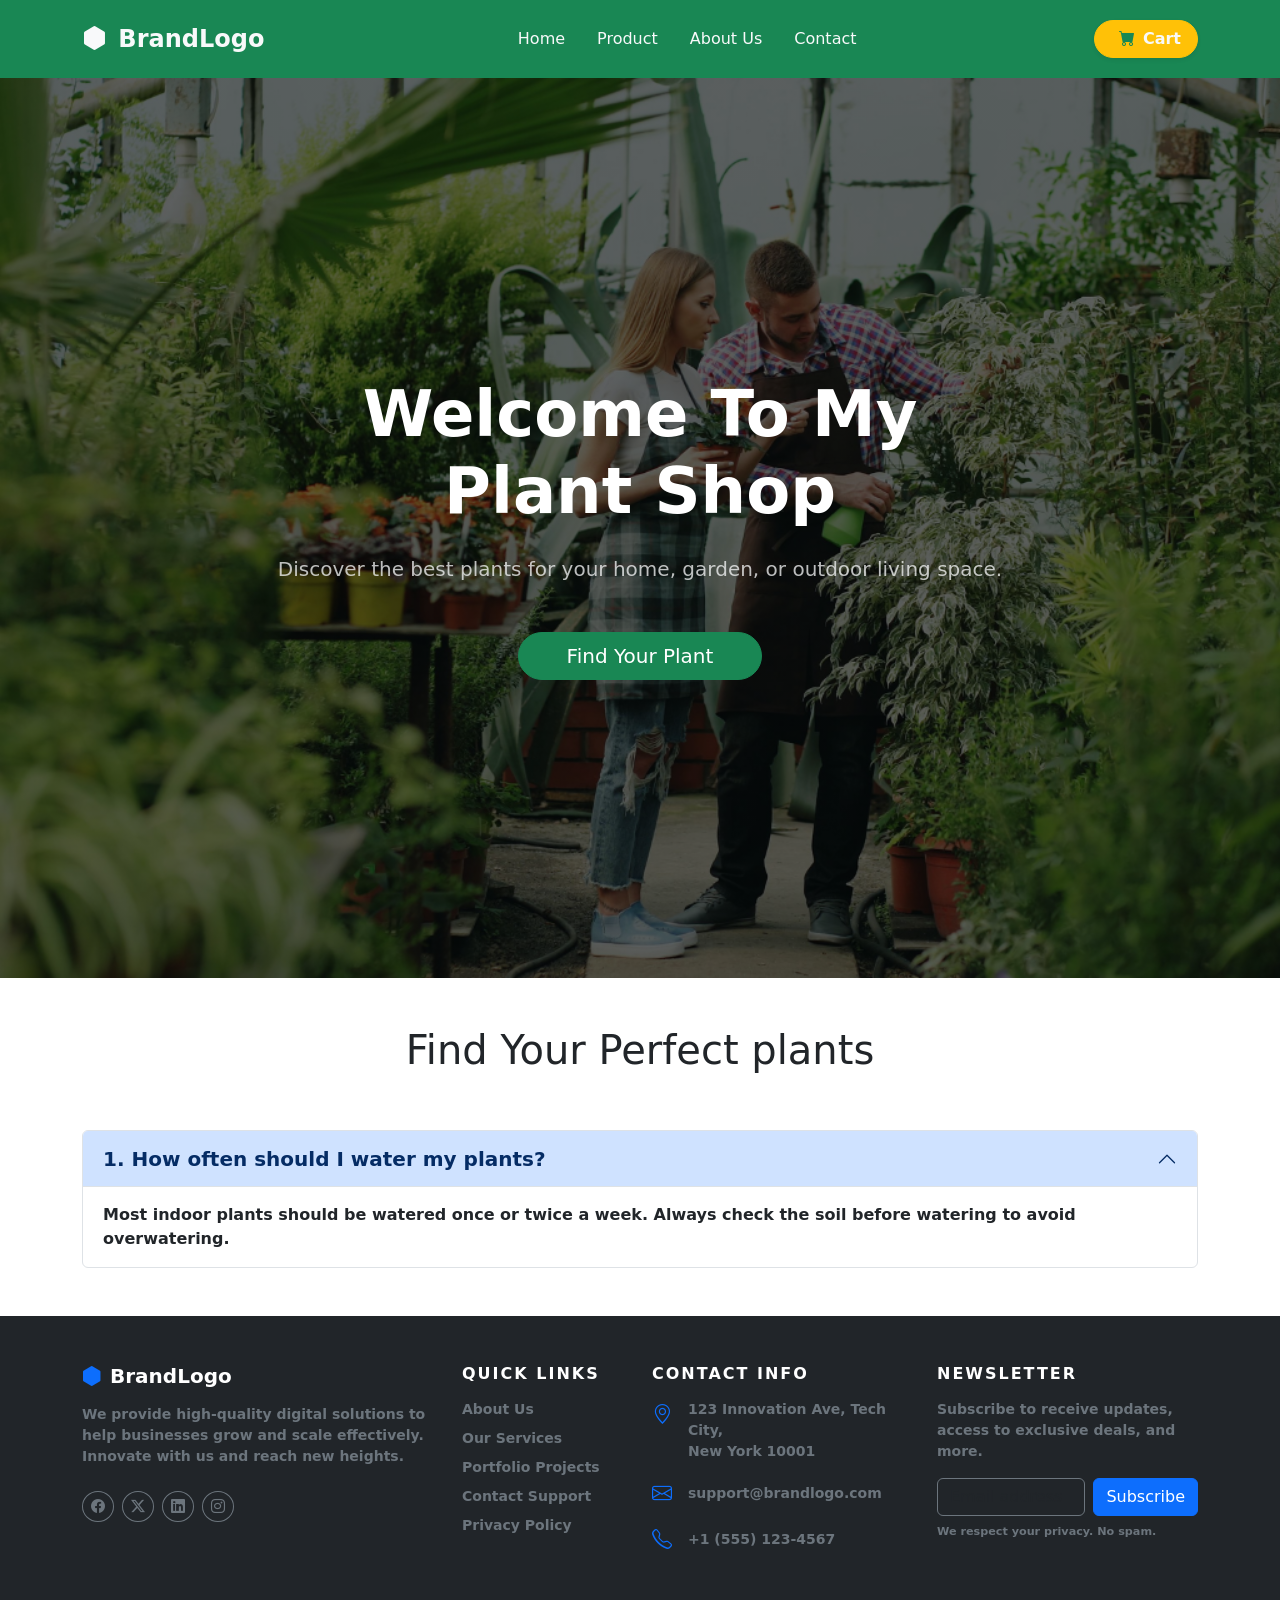
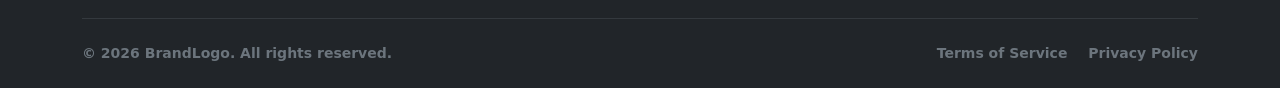
==== index.html @ 35bb7156 "plant store project setup" ====
<!doctype html>
<html lang="en">
  <head>
    <meta charset="UTF-8" />
    <meta name="viewport" content="width=device-width, initial-scale=1.0" />
    <!-- css link -->
    <link rel="stylesheet" href="./css/style.css" />
    <!-- CDN link -->
    <link
      rel="stylesheet"
      href="	https://cdn.jsdelivr.net/npm/bootstrap@5.3.8/dist/css/bootstrap.min.css"
    />
    <!-- Icon cdn -->
    <link
      rel="stylesheet"
      href="https://cdn.jsdelivr.net/npm/bootstrap-icons@1.11.3/font/bootstrap-icons.min.css"
    />
    <title>Document</title>
  </head>
  <body>
    <!-- Navbar -->
    <!-- Custom Navigation Bar -->
    <nav class="navbar navbar-expand-lg bg-success shadow-sm py-3">
      <div class="container">
        <!-- Brand Logo -->
        <a class="navbar-brand fw-bold text-light fs-4" href="./index.html">
          <i class="bi bi-hexagon-fill me-1"></i> BrandLogo
        </a>

        <!-- Mobile Toggle -->
        <button
          class="navbar-toggler border-0 shadow-none"
          type="button"
          data-bs-toggle="collapse"
          data-bs-target="#mainNavbar"
          aria-controls="mainNavbar"
          aria-expanded="false"
          aria-label="Toggle navigation"
        >
          <span class="navbar-toggler-icon"></span>
        </button>

        <!-- Nav Links -->
        <div class="collapse navbar-collapse" id="mainNavbar">
          <ul class="navbar-nav mx-auto mb-2 mb-lg-0 fw-medium gap-lg-3">
            <li class="nav-item">
              <a class="nav-link active text-light" aria-current="page" href="./index.html">
                Home
              </a>
            </li>
            <li class="nav-item">
              <a class="nav-link text-light" href="./products.html">Product</a>
            </li>
            <li class="nav-item">
              <a class="nav-link text-light" href="./abouts.html">About Us</a>
            </li>

            <li class="nav-item">
              <a class="nav-link text-light" href="./contact.html">Contact</a>
            </li>
          </ul>

          <!-- CTA Button -->
          <div class="d-flex mt-3 mt-lg-0">
            <a
              href="#"
              class="btn btn-warning px-3 rounded-pill fw-medium shadow-sm w-100 text-light fw-bold"
              ><i class="bi bi-cart-fill px-2 text-success"></i>Cart</a
            >
          </div>
        </div>
      </div>
    </nav>
    <!-- Navbar -->

    <!-- Hero Section -->
    <section>
      <!-- Custom Full-Width Hero Slider -->
      <div id="heroCarousel" class="carousel slide carousel-fade vh-100" data-bs-ride="carousel">
        <div class="h-100">
          <div
            class="h-100 bg-dark"
            style="
              background:
                linear-gradient(rgba(0, 0, 0, 0.6), rgba(0, 0, 0, 0.6)),
                url('./assest/hero\ banner.png') center/cover;
            "
          >
            <div
              class="container h-100 d-flex align-items-center justify-content-center text-center"
            >
              <div class="col-lg-8 text-white">
                <h1 class="display-3 fw-bold mb-4">Welcome To My Plant Shop</h1>
                <p class="lead mb-5 text-light opacity-75">
                  Discover the best plants for your home, garden, or outdoor living space.
                </p>
                <a href="#" class="btn btn-success btn-lg px-5 rounded-pill fw-medium"
                  >Find Your Plant</a
                >
              </div>
            </div>
          </div>
        </div>
      </div>
    </section>
    <!-- Hero Section -->

    <!-- Perfect Plant -->
    <section class="container mt-5">
      <div class="d-flex justify-content-center">
        <h1>Find Your Perfect plants</h1>
      </div>
      <div class="accordion mt-5" id="accordionExample">
        <div class="accordion-item">
          <h2 class="accordion-header">
            <button
              class="accordion-button fs-5 fw-semibold"
              type="button"
              data-bs-toggle="collapse"
              data-bs-target="#collapseOne"
              aria-expanded="true"
              aria-controls="collapseOne"
            >
           1. How often should I water my plants?
            </button>
          </h2>
          <div
            id="collapseOne"
            class="accordion-collapse collapse show"
            data-bs-parent="#accordionExample"
          >
            <div class="accordion-body">
              <strong>Most indoor plants should be watered once or twice a week. Always check the soil before watering to avoid overwatering.
        </div>
            </div>
          </div>
        </div>
      </div>
    </section>
    <!-- Perfect Plant -->

    <!-- Footer -->
    <footer class="bg-dark text-light pt-5 pb-4 mt-5">
      <div class="container">
        <div class="row gy-5">
          <!-- Column 1: Brand & About -->
          <div class="col-lg-4 col-md-6">
            <h5 class="fw-bold text-white mb-3">
              <i class="bi bi-hexagon-fill text-primary me-2"></i>BrandLogo
            </h5>
            <p class="text-secondary small mb-4">
              We provide high-quality digital solutions to help businesses grow and scale
              effectively. Innovate with us and reach new heights.
            </p>
            <div class="d-flex gap-2">
              <a href="#" class="btn btn-sm btn-outline-secondary rounded-circle"
                ><i class="bi bi-facebook"></i
              ></a>
              <a href="#" class="btn btn-sm btn-outline-secondary rounded-circle"
                ><i class="bi bi-twitter-x"></i
              ></a>
              <a href="#" class="btn btn-sm btn-outline-secondary rounded-circle"
                ><i class="bi bi-linkedin"></i
              ></a>
              <a href="#" class="btn btn-sm btn-outline-secondary rounded-circle"
                ><i class="bi bi-instagram"></i
              ></a>
            </div>
          </div>

          <!-- Column 2: Quick Links -->
          <div class="col-lg-2 col-md-6">
            <h6 class="text-white mb-3 text-uppercase fw-bold tracking-wide">Quick Links</h6>
            <ul class="list-unstyled small text-secondary d-flex flex-column gap-2">
              <li>
                <a href="#" class="text-secondary text-decoration-none hover-white transition-all"
                  >About Us</a
                >
              </li>
              <li>
                <a href="#" class="text-secondary text-decoration-none hover-white transition-all"
                  >Our Services</a
                >
              </li>
              <li>
                <a href="#" class="text-secondary text-decoration-none hover-white transition-all"
                  >Portfolio Projects</a
                >
              </li>
              <li>
                <a href="#" class="text-secondary text-decoration-none hover-white transition-all"
                  >Contact Support</a
                >
              </li>
              <li>
                <a href="#" class="text-secondary text-decoration-none hover-white transition-all"
                  >Privacy Policy</a
                >
              </li>
            </ul>
          </div>

          <!-- Column 3: Contact Info -->
          <div class="col-lg-3 col-md-6">
            <h6 class="text-white mb-3 text-uppercase fw-bold tracking-wide">Contact Info</h6>
            <ul class="list-unstyled small text-secondary d-flex flex-column gap-3">
              <li class="d-flex gap-3 align-items-start">
                <i class="bi bi-geo-alt fs-5 text-primary"></i>
                <span>123 Innovation Ave, Tech City,<br />New York 10001</span>
              </li>
              <li class="d-flex gap-3 align-items-center">
                <i class="bi bi-envelope fs-5 text-primary"></i>
                <span>support@brandlogo.com</span>
              </li>
              <li class="d-flex gap-3 align-items-center">
                <i class="bi bi-telephone fs-5 text-primary"></i>
                <span>+1 (555) 123-4567</span>
              </li>
            </ul>
          </div>

          <!-- Column 4: Newsletter -->
          <div class="col-lg-3 col-md-6">
            <h6 class="text-white mb-3 text-uppercase fw-bold tracking-wide">Newsletter</h6>
            <p class="text-secondary small mb-3">
              Subscribe to receive updates, access to exclusive deals, and more.
            </p>
            <form class="d-flex gap-2">
              <input
                type="email"
                class="form-control bg-dark text-light border-secondary"
                placeholder="Email address"
                required
              />
              <button class="btn btn-primary" type="submit">Subscribe</button>
            </form>
            <div class="form-text text-secondary mt-2" style="font-size: 0.7rem">
              We respect your privacy. No spam.
            </div>
          </div>
        </div>

        <!-- Simple Footer Copyright -->
        <hr class="border-secondary mt-5 mb-4" />
        <div class="row align-items-center">
          <div class="col-md-6 text-center text-md-start small text-secondary mb-3 mb-md-0">
            &copy; 2026 BrandLogo. All rights reserved.
          </div>
          <div class="col-md-6 text-center text-md-end small">
            <a href="#" class="text-secondary text-decoration-none me-3 hover-white"
              >Terms of Service</a
            >
            <a href="#" class="text-secondary text-decoration-none hover-white">Privacy Policy</a>
          </div>
        </div>
      </div>
    </footer>
    <!-- Footer -->

    <!-- js CDN -->
    <script src="./js/script.js"></script>
    <script src="https://cdn.jsdelivr.net/npm/bootstrap@5.3.8/dist/js/bootstrap.bundle.min.js"></script>
  </body>
</html>
---- css/style.css ----
.hover-white:hover {
  color: #fff !important;
}
.tracking-wide {
  letter-spacing: 1px;
}

/* Hero css */
.tracking-wide { letter-spacing: 2px; }
.carousel-item { transition: transform 1.2s ease-in-out, opacity 1s ease-in-out; }
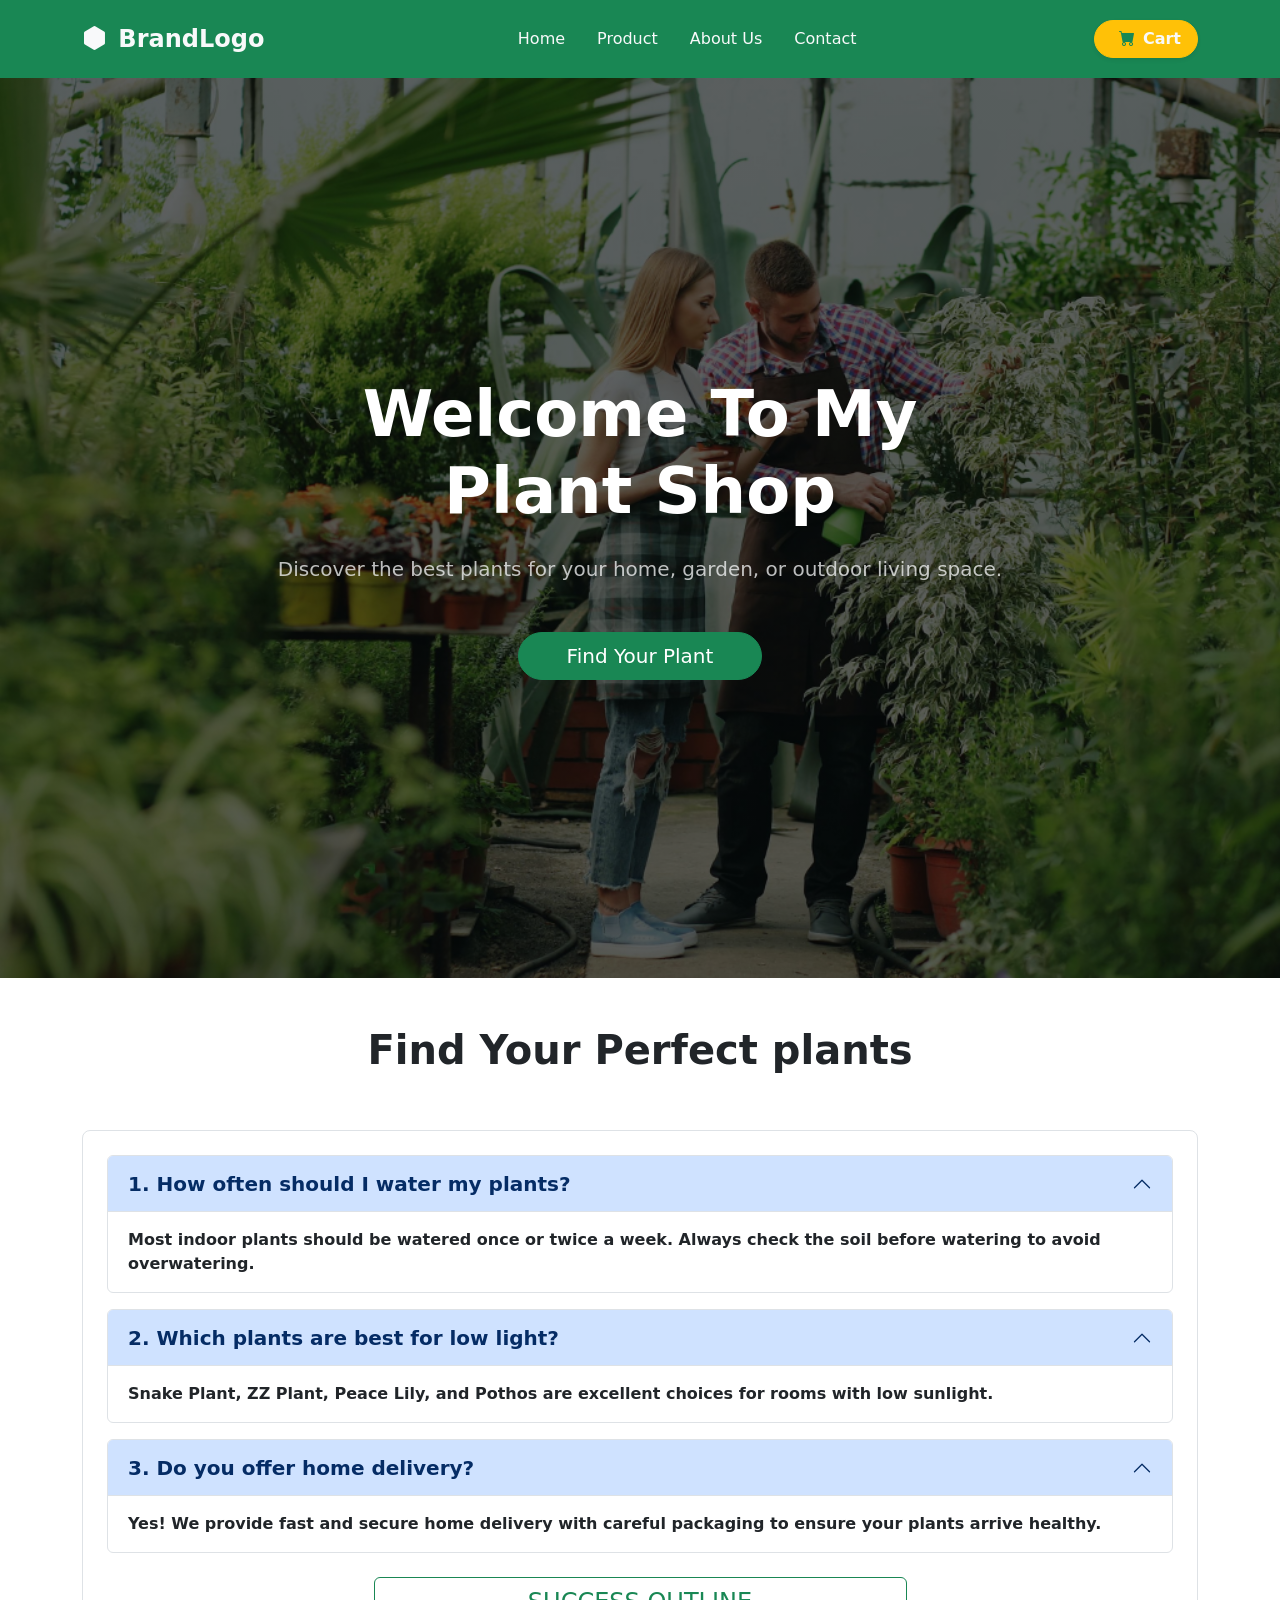
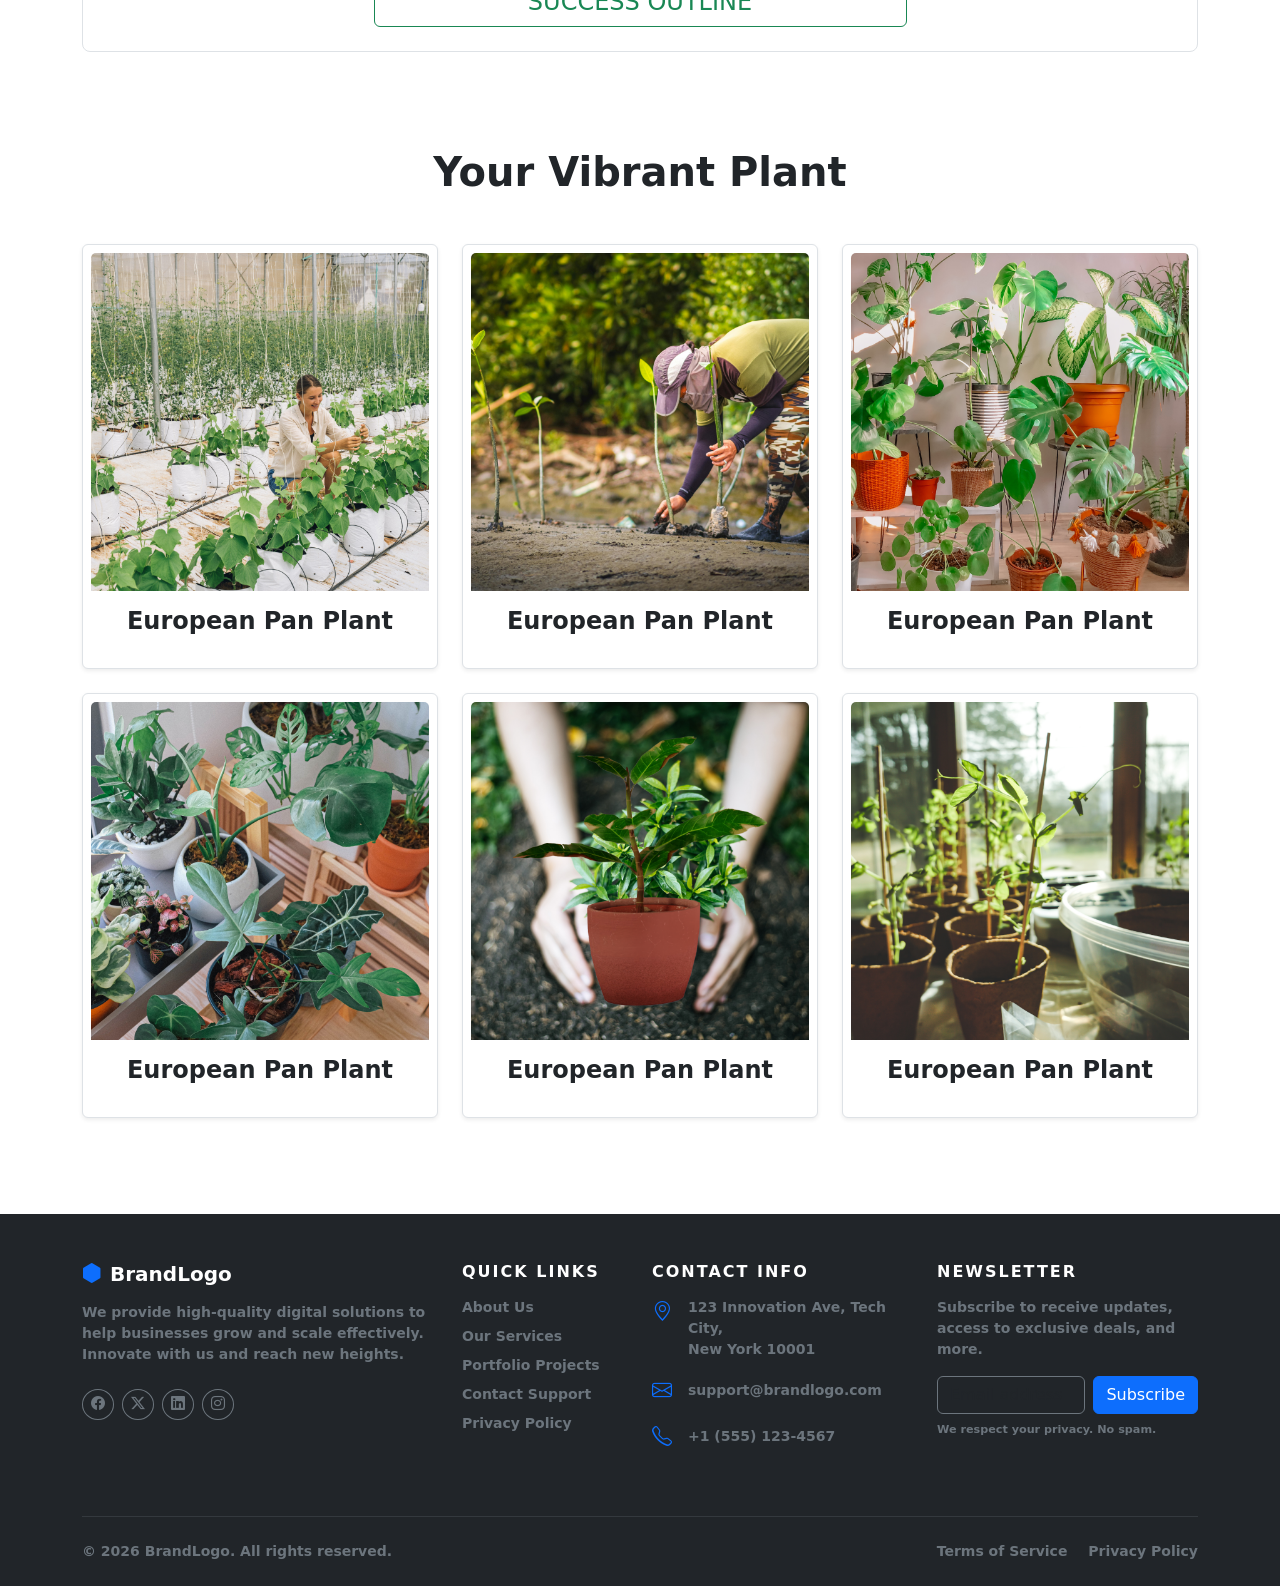
==== commit a2faa889: "plant card added" ====
--- a/index.html
+++ b/index.html
@@ -108,10 +108,11 @@
     <!-- Perfect Plant -->
     <section class="container mt-5">
       <div class="d-flex justify-content-center">
-        <h1>Find Your Perfect plants</h1>
-      </div>
-      <div class="accordion mt-5" id="accordionExample">
-        <div class="accordion-item">
+        <h1 class="fs-1 fw-bold">Find Your Perfect plants</h1>
+      </div>
+      <div class="accordion mt-5 border p-4 rounded-3" id="accordionExample">
+        <!-- accordion 1 -->
+        <div class="accordion-item mb-3">
           <h2 class="accordion-header">
             <button
               class="accordion-button fs-5 fw-semibold"
@@ -134,10 +135,162 @@
         </div>
             </div>
           </div>
+        <!-- accordion 2 -->
+        <div class="accordion-item mb-3">
+          <h2 class="accordion-header">
+            <button
+              class="accordion-button fs-5 fw-semibold"
+              type="button"
+              data-bs-toggle="collapse"
+              data-bs-target="#collapseOne"
+              aria-expanded="true"
+              aria-controls="collapseOne"
+            >
+           2. Which plants are best for low light?
+            </button>
+          </h2>
+          <div
+            id="collapseOne"
+            class="accordion-collapse collapse show"
+            data-bs-parent="#accordionExample"
+          >
+            <div class="accordion-body">
+              <strong>Snake Plant, ZZ Plant, Peace Lily, and Pothos are excellent choices for rooms with low sunlight.
+        </div>
+            </div>
+          </div>
+        <!-- accordion 3 -->
+        <div class="accordion-item">
+          <h2 class="accordion-header">
+            <button
+              class="accordion-button fs-5 fw-semibold"
+              type="button"
+              data-bs-toggle="collapse"
+              data-bs-target="#collapseOne"
+              aria-expanded="true"
+              aria-controls="collapseOne"
+            >
+           3.  Do you offer home delivery?
+            </button>
+          </h2>
+          <div
+            id="collapseOne"
+            class="accordion-collapse collapse show"
+            data-bs-parent="#accordionExample"
+          >
+            <div class="accordion-body">
+              <strong>Yes! We provide fast and secure home delivery with careful packaging to ensure your plants arrive healthy.
+        </div>
+            </div>
+          </div>
+          <div class="d-flex justify-content-center mt-4" >
+            <button class="btn btn-outline-success w-50 fs-4 fw-medium text-uppercase">Success Outline</button>
+          </div>
         </div>
       </div>
     </section>
     <!-- Perfect Plant -->
+
+<!-- Vibrant Plant  -->
+ <section class="container py-5 mt-5">
+<h1 class="fs-1 fw-bold text-capitalize text-center mb-5"> Your Vibrant Plant</h1>
+  <div class="row g-4">
+
+    <div class="col-md-6 col-lg-4">
+      <div class="card shadow-sm border p-2 h-100">
+        <img src="./assest/plant1.png" class="card-img-top" alt="Plant">
+        <div class="card-body">
+          <h6 class="card-title fw-bold fs-4 text-center">
+            European Pan Plant
+          </h6>
+        </div>
+      </div>
+    </div>
+
+    <div class="col-md-6 col-lg-4">
+      <div class="card shadow-sm border p-2 h-100">
+        <img src="./assest/plant2.png" class="card-img-top" alt="Plant">
+        <div class="card-body">
+          <h6 class="card-title fw-bold fs-4 text-center">
+            European Pan Plant
+          </h6>
+        </div>
+      </div>
+    </div>
+
+    <div class="col-md-6 col-lg-4">
+      <div class="card shadow-sm border p-2 h-100">
+        <img src="./assest/plant3.png" class="card-img-top" alt="Plant">
+        <div class="card-body">
+          <h6 class="card-title fw-bold fs-4 text-center">
+            European Pan Plant
+          </h6>
+        </div>
+      </div>
+    </div>
+    <div class="col-md-6 col-lg-4">
+      <div class="card shadow-sm border p-2 h-100">
+        <img src="./assest/plant4.png" class="card-img-top" alt="Plant">
+        <div class="card-body">
+          <h6 class="card-title fw-bold fs-4 text-center">
+            European Pan Plant
+          </h6>
+        </div>
+      </div>
+    </div>
+
+    <div class="col-md-6 col-lg-4">
+      <div class="card shadow-sm border p-2 h-100">
+        <img src="./assest/plant5.png" class="card-img-top" alt="Plant">
+        <div class="card-body">
+          <h6 class="card-title fw-bold fs-4 text-center">
+            European Pan Plant
+          </h6>
+        </div>
+      </div>
+    </div>
+
+    <div class="col-md-6 col-lg-4">
+      <div class="card shadow-sm border p-2 h-100">
+        <img src="./assest/plant6.png" class="card-img-top" alt="Plant">
+        <div class="card-body">
+          <h6 class="card-title fw-bold fs-4 text-center">
+            European Pan Plant
+          </h6>
+        </div>
+      </div>
+    </div>
+
+  </div>
+</section>
+
+<!-- Vibrant Plant  -->
+
+
+
+
+
+
+
+
+
+
+
+
+
+
+
+
+
+
+
+
+
+
+
+
+
+
 
     <!-- Footer -->
     <footer class="bg-dark text-light pt-5 pb-4 mt-5">
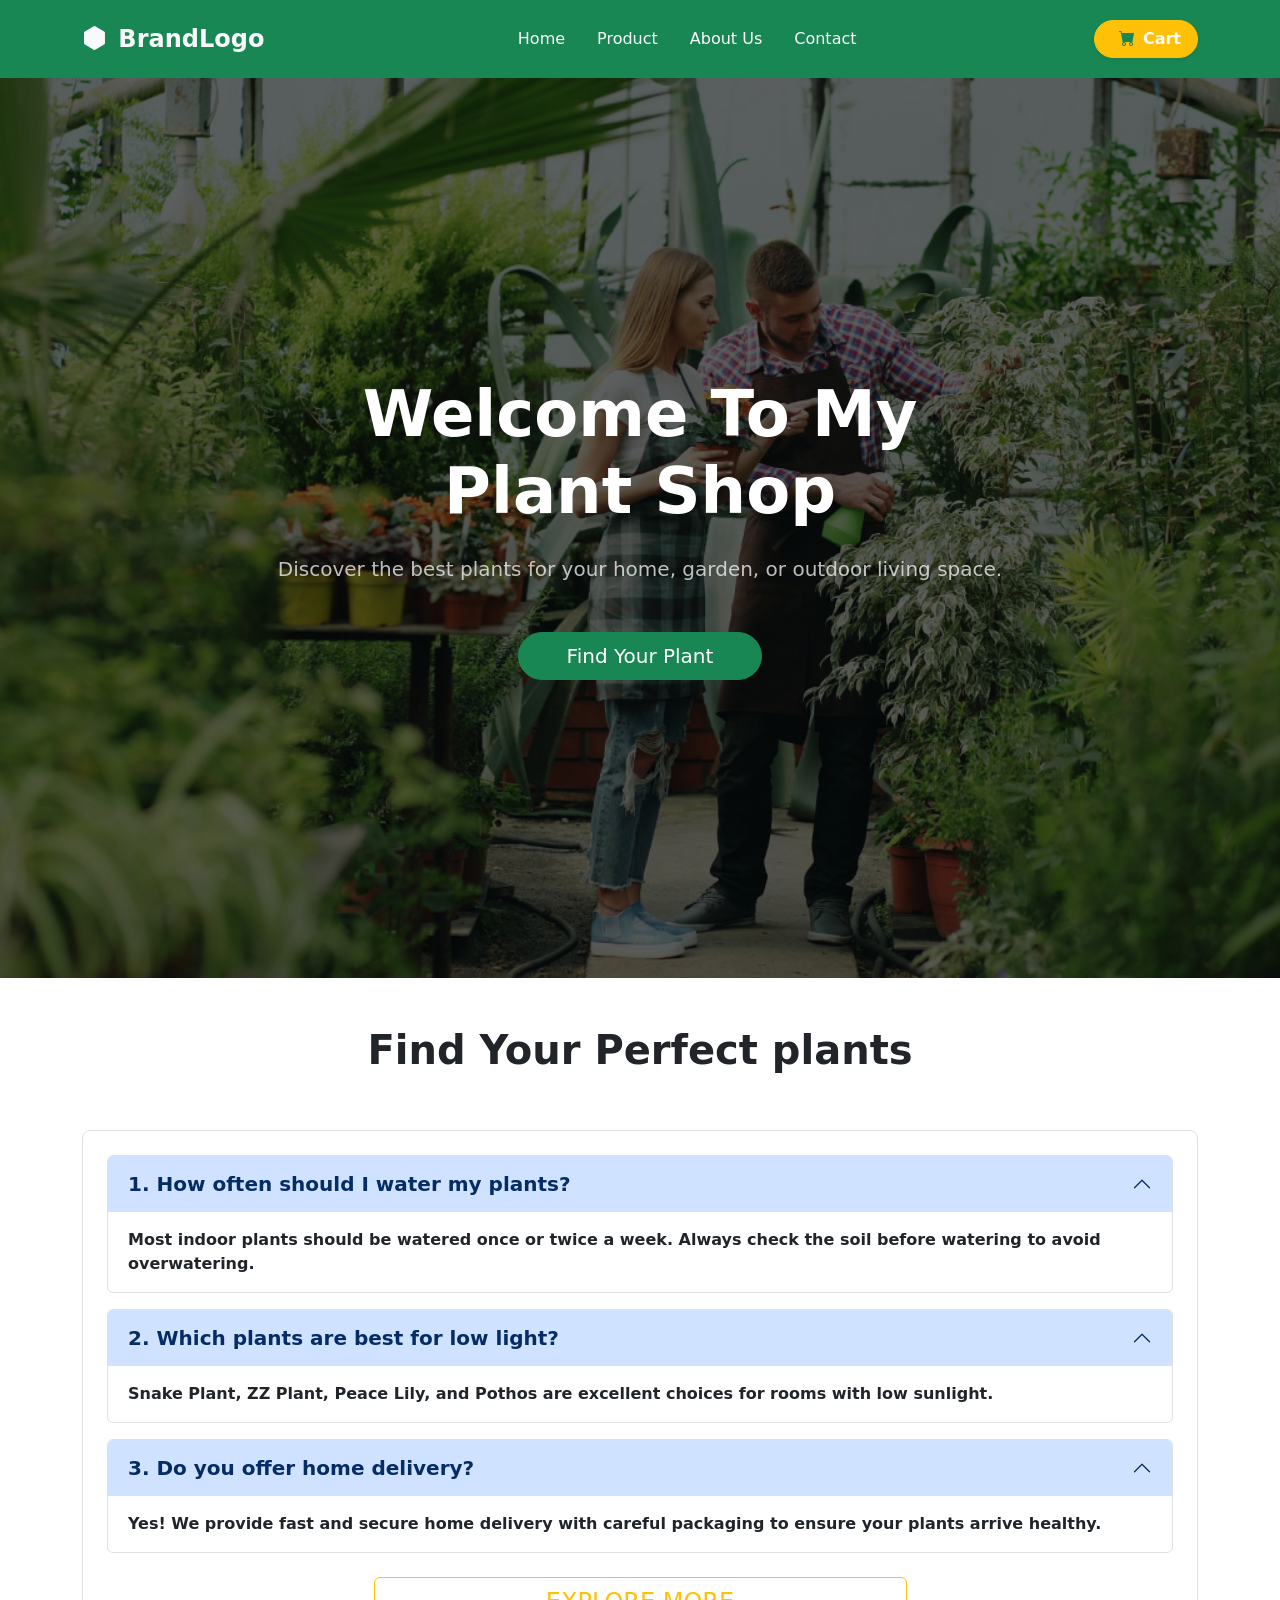
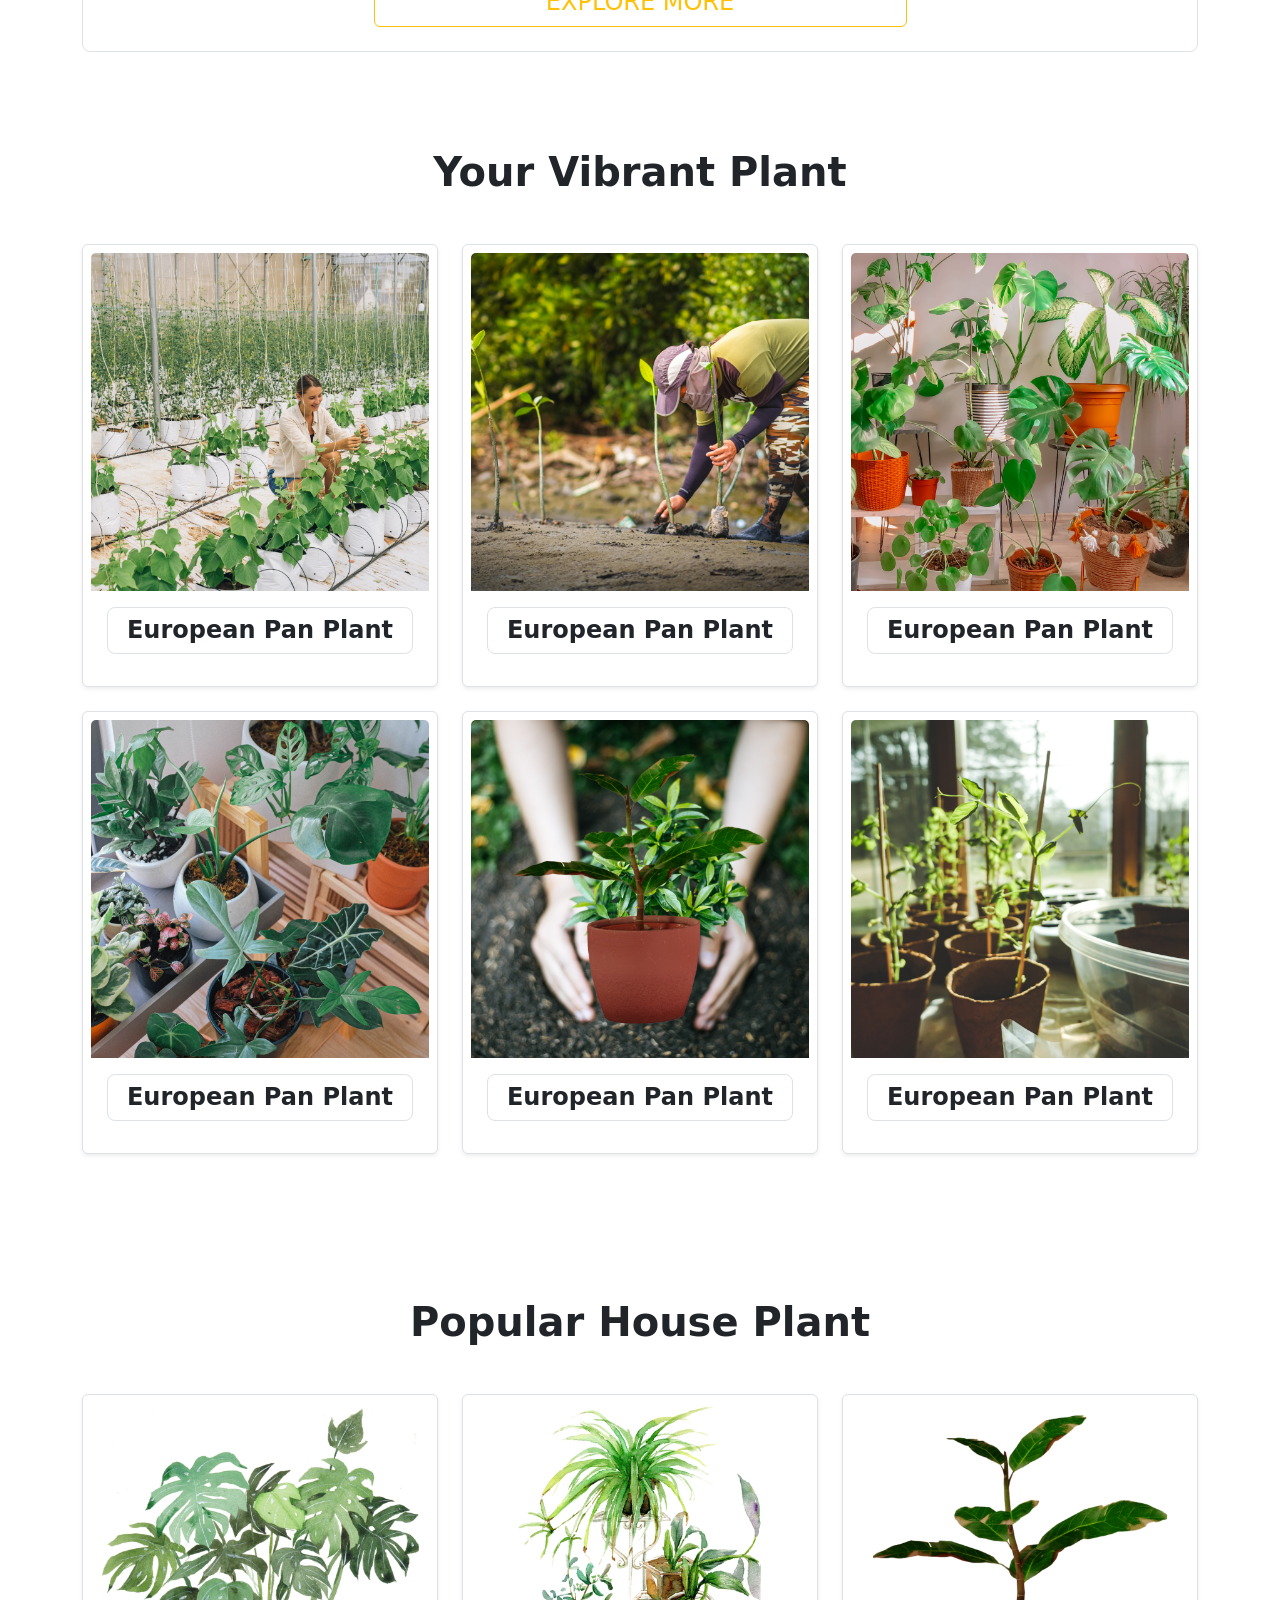
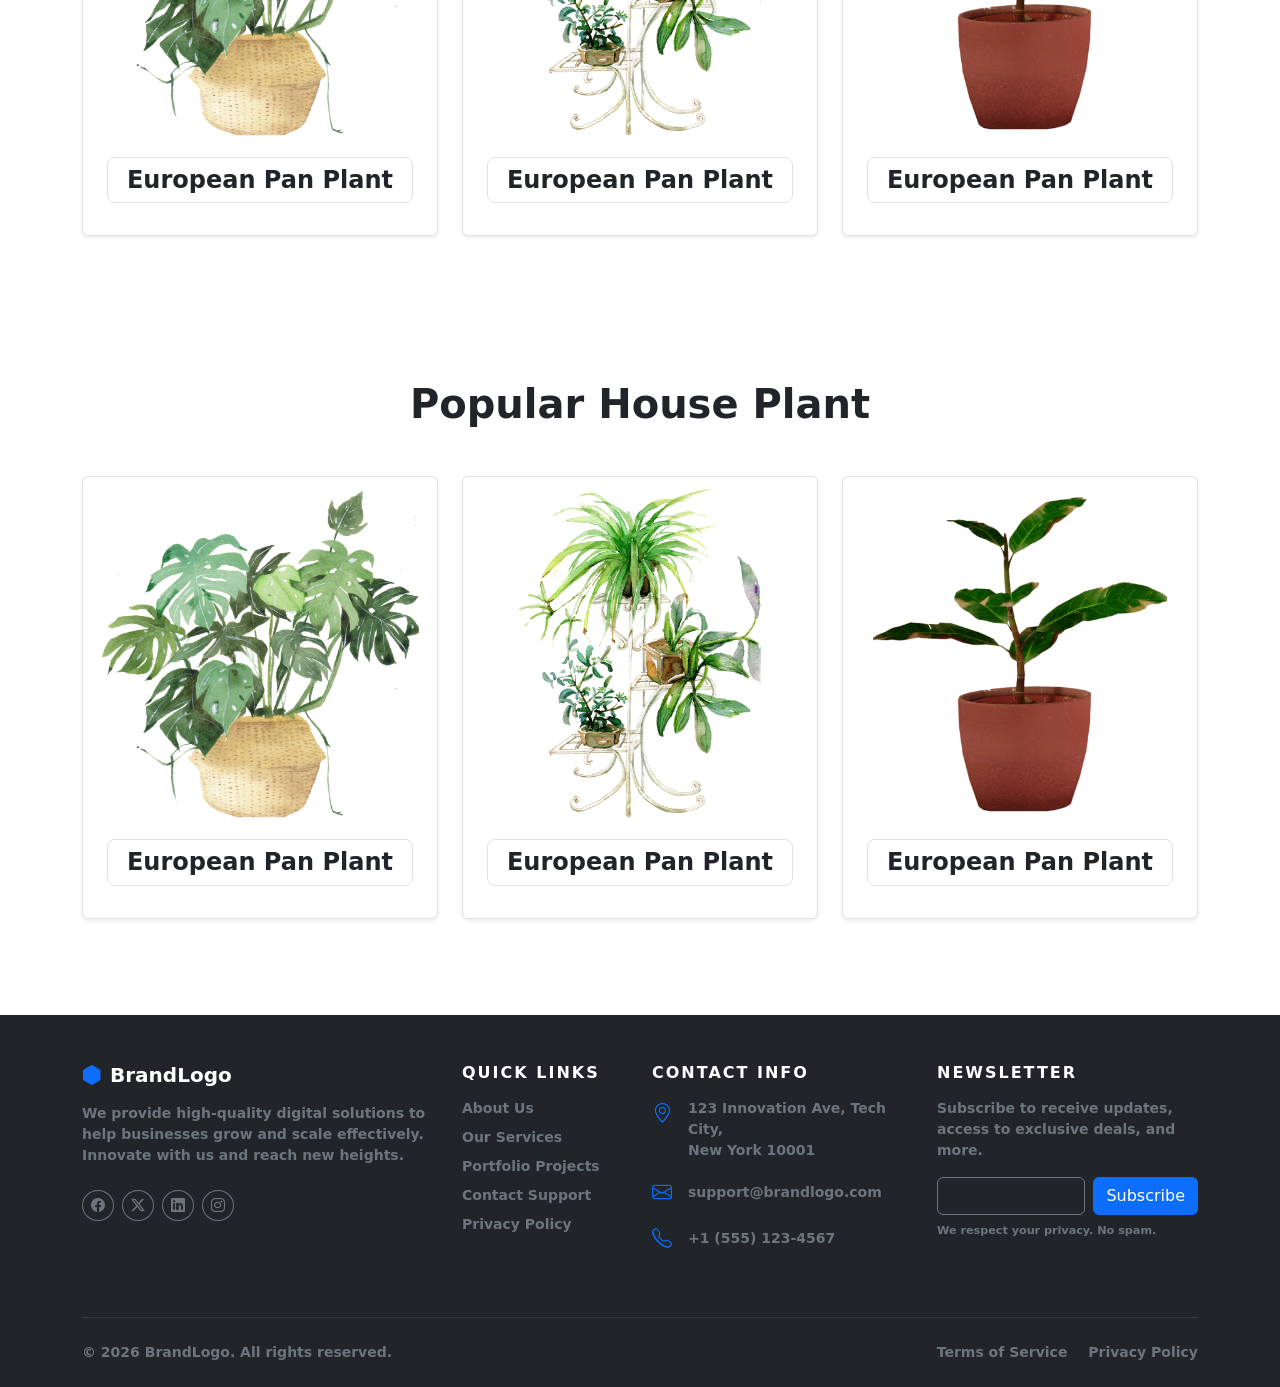
==== commit b2971307: "plant section updated" ====
--- a/index.html
+++ b/index.html
@@ -184,7 +184,7 @@
             </div>
           </div>
           <div class="d-flex justify-content-center mt-4" >
-            <button class="btn btn-outline-success w-50 fs-4 fw-medium text-uppercase">Success Outline</button>
+            <button class="btn btn-outline-warning w-50 fs-4 fw-medium text-uppercase">Explore More</button>
           </div>
         </div>
       </div>
@@ -200,7 +200,7 @@
       <div class="card shadow-sm border p-2 h-100">
         <img src="./assest/plant1.png" class="card-img-top" alt="Plant">
         <div class="card-body">
-          <h6 class="card-title fw-bold fs-4 text-center">
+          <h6 class="card-title fw-bold fs-4 text-center border p-2 rounded-3">
             European Pan Plant
           </h6>
         </div>
@@ -211,7 +211,7 @@
       <div class="card shadow-sm border p-2 h-100">
         <img src="./assest/plant2.png" class="card-img-top" alt="Plant">
         <div class="card-body">
-          <h6 class="card-title fw-bold fs-4 text-center">
+          <h6 class="card-title fw-bold fs-4 text-center border p-2 rounded-3">
             European Pan Plant
           </h6>
         </div>
@@ -222,7 +222,7 @@
       <div class="card shadow-sm border p-2 h-100">
         <img src="./assest/plant3.png" class="card-img-top" alt="Plant">
         <div class="card-body">
-          <h6 class="card-title fw-bold fs-4 text-center">
+          <h6 class="card-title fw-bold fs-4 text-center border p-2 rounded-3">
             European Pan Plant
           </h6>
         </div>
@@ -232,7 +232,7 @@
       <div class="card shadow-sm border p-2 h-100">
         <img src="./assest/plant4.png" class="card-img-top" alt="Plant">
         <div class="card-body">
-          <h6 class="card-title fw-bold fs-4 text-center">
+         <h6 class="card-title fw-bold fs-4 text-center border p-2 rounded-3">
             European Pan Plant
           </h6>
         </div>
@@ -243,7 +243,7 @@
       <div class="card shadow-sm border p-2 h-100">
         <img src="./assest/plant5.png" class="card-img-top" alt="Plant">
         <div class="card-body">
-          <h6 class="card-title fw-bold fs-4 text-center">
+         <h6 class="card-title fw-bold fs-4 text-center border p-2 rounded-3">
             European Pan Plant
           </h6>
         </div>
@@ -254,7 +254,7 @@
       <div class="card shadow-sm border p-2 h-100">
         <img src="./assest/plant6.png" class="card-img-top" alt="Plant">
         <div class="card-body">
-          <h6 class="card-title fw-bold fs-4 text-center">
+          <h6 class="card-title fw-bold fs-4 text-center border p-2 rounded-3">
             European Pan Plant
           </h6>
         </div>
@@ -266,7 +266,91 @@
 
 <!-- Vibrant Plant  -->
 
-
+<!-- Popular House Plant  -->
+ <section class="container py-5 mt-5">
+<h1 class="fs-1 fw-bold text-capitalize text-center mb-5"> Popular House Plant</h1>
+  <div class="row g-4">
+
+    <div class="col-md-6 col-lg-4">
+      <div class="card shadow-sm border p-2 h-100">
+        <img src="./assest/houseplant1.png" class="card-img-top" alt="Plant">
+        <div class="card-body">
+         <h6 class="card-title fw-bold fs-4 text-center border p-2 rounded-3">
+            European Pan Plant
+          </h6>
+        </div>
+      </div>
+    </div>
+
+    <div class="col-md-6 col-lg-4">
+      <div class="card shadow-sm border p-2 h-100">
+        <img src="./assest/houseplant2.png" class="card-img-top" alt="Plant">
+        <div class="card-body">
+          <h6 class="card-title fw-bold fs-4 text-center border p-2 rounded-3">
+            European Pan Plant
+          </h6>
+        </div>
+      </div>
+    </div>
+
+    <div class="col-md-6 col-lg-4">
+      <div class="card shadow-sm border p-2 h-100">
+        <img src="./assest/houseplant3.png" class="card-img-top" alt="Plant">
+        <div class="card-body">
+          <h6 class="card-title fw-bold fs-4 text-center border p-2 rounded-3">
+            European Pan Plant
+          </h6>
+        </div>
+      </div>
+    </div>
+
+
+  </div>
+</section>
+<!-- Popular House Plant  -->
+
+<!-- Plant Collection  -->
+ <section class="container py-5 mt-5">
+<h1 class="fs-1 fw-bold text-capitalize text-center mb-5"> Popular House Plant</h1>
+  <div class="row g-4">
+
+    <div class="col-md-6 col-lg-4">
+      <div class="card shadow-sm border p-2 h-100">
+        <img src="./assest/houseplant1.png" class="card-img-top" alt="Plant">
+        <div class="card-body">
+         <h6 class="card-title fw-bold fs-4 text-center border p-2 rounded-3">
+            European Pan Plant
+          </h6>
+        </div>
+      </div>
+    </div>
+
+    <div class="col-md-6 col-lg-4">
+      <div class="card shadow-sm border p-2 h-100">
+        <img src="./assest/houseplant2.png" class="card-img-top" alt="Plant">
+        <div class="card-body">
+          <h6 class="card-title fw-bold fs-4 text-center border p-2 rounded-3">
+            European Pan Plant
+          </h6>
+        </div>
+      </div>
+    </div>
+
+    <div class="col-md-6 col-lg-4">
+      <div class="card shadow-sm border p-2 h-100">
+        <img src="./assest/houseplant3.png" class="card-img-top" alt="Plant">
+        <div class="card-body">
+          <h6 class="card-title fw-bold fs-4 text-center border p-2 rounded-3">
+            European Pan Plant
+          </h6>
+        </div>
+      </div>
+    </div>
+
+
+  </div>
+</section>
+<!-- Plant Collection  -->
 
 
 
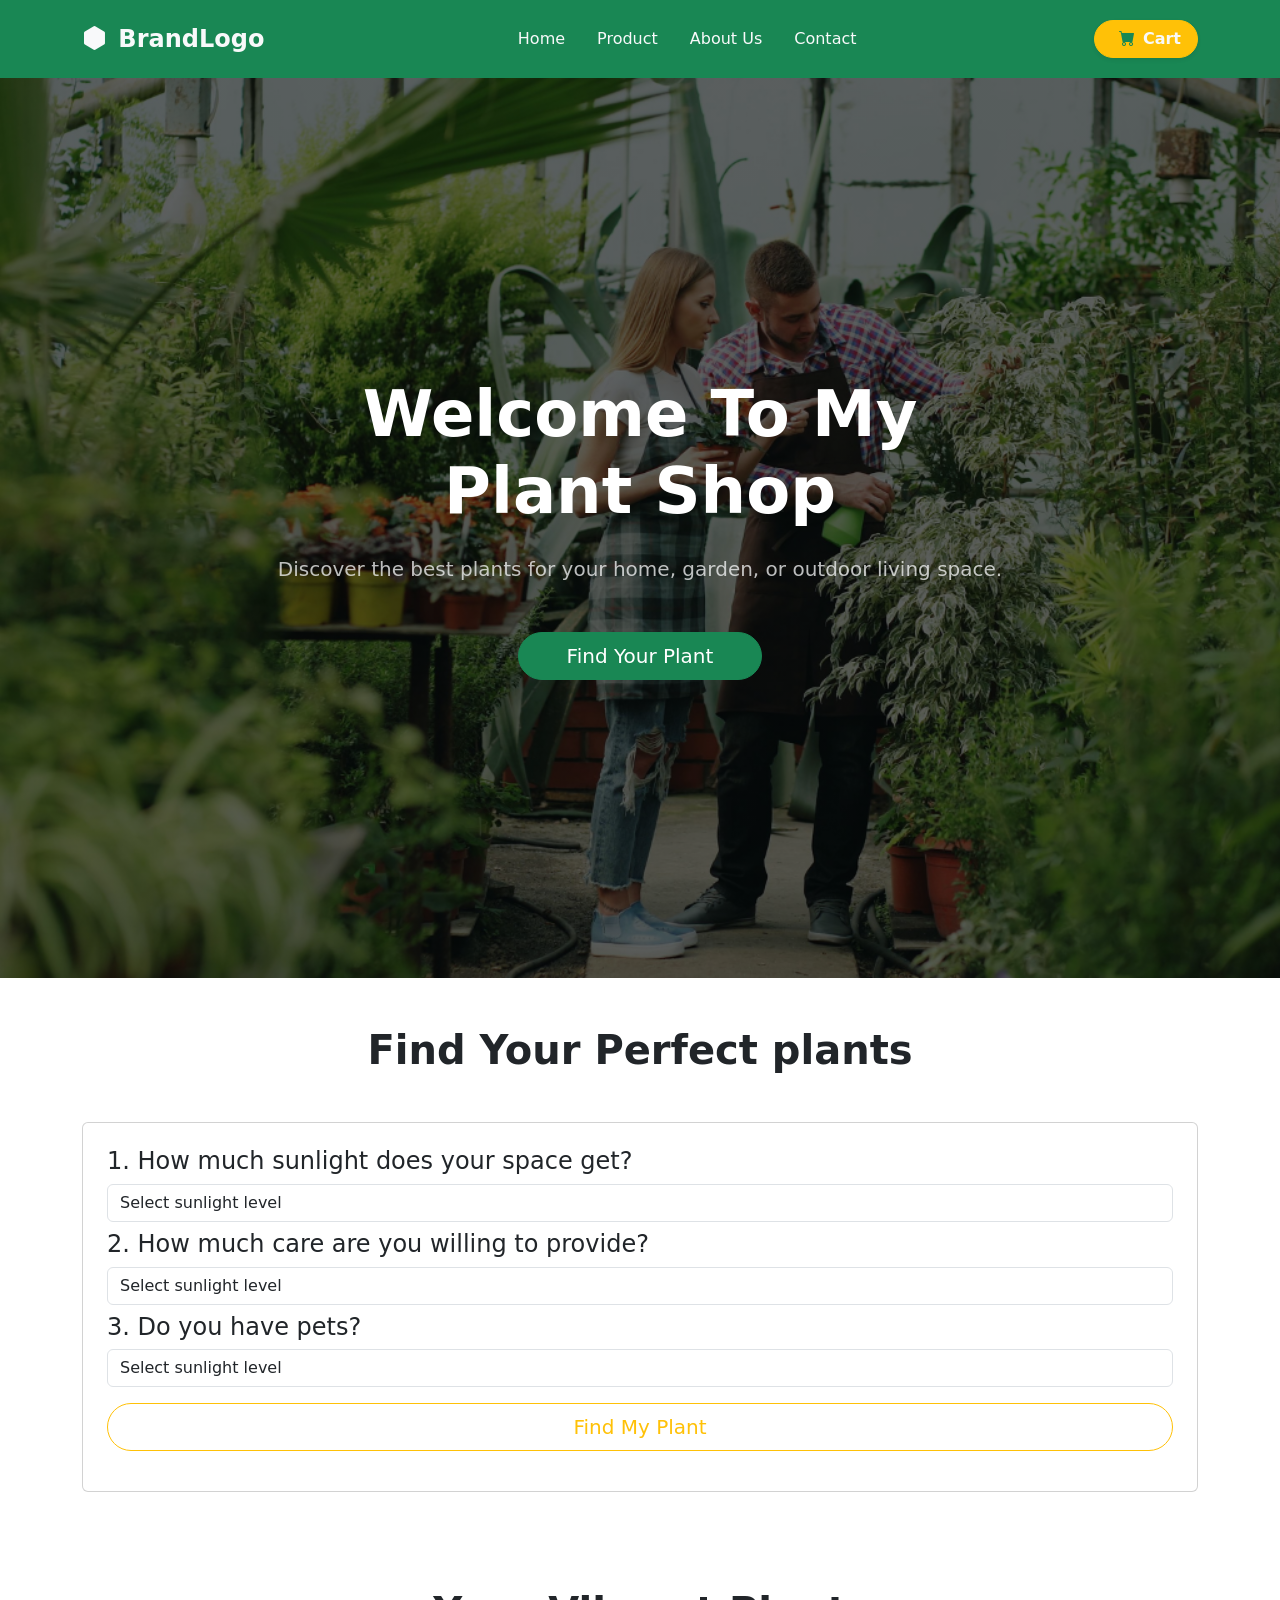
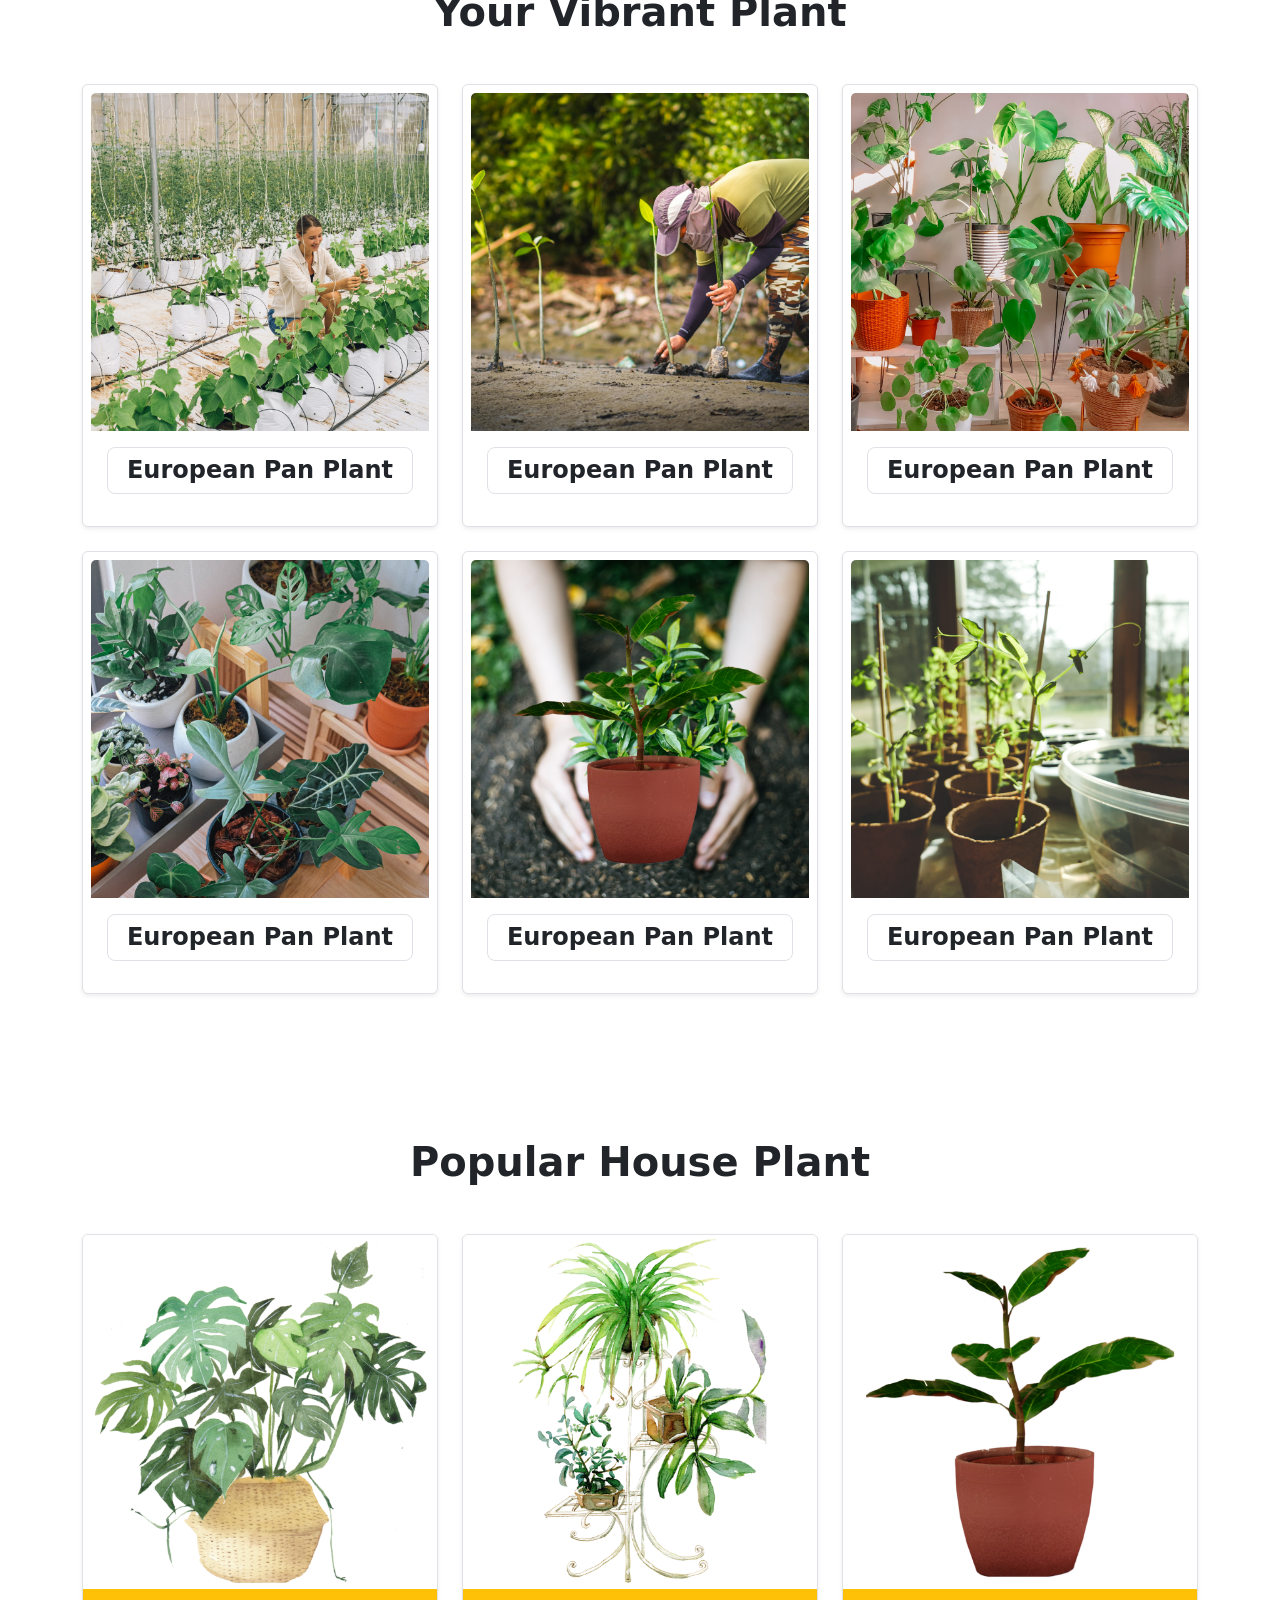
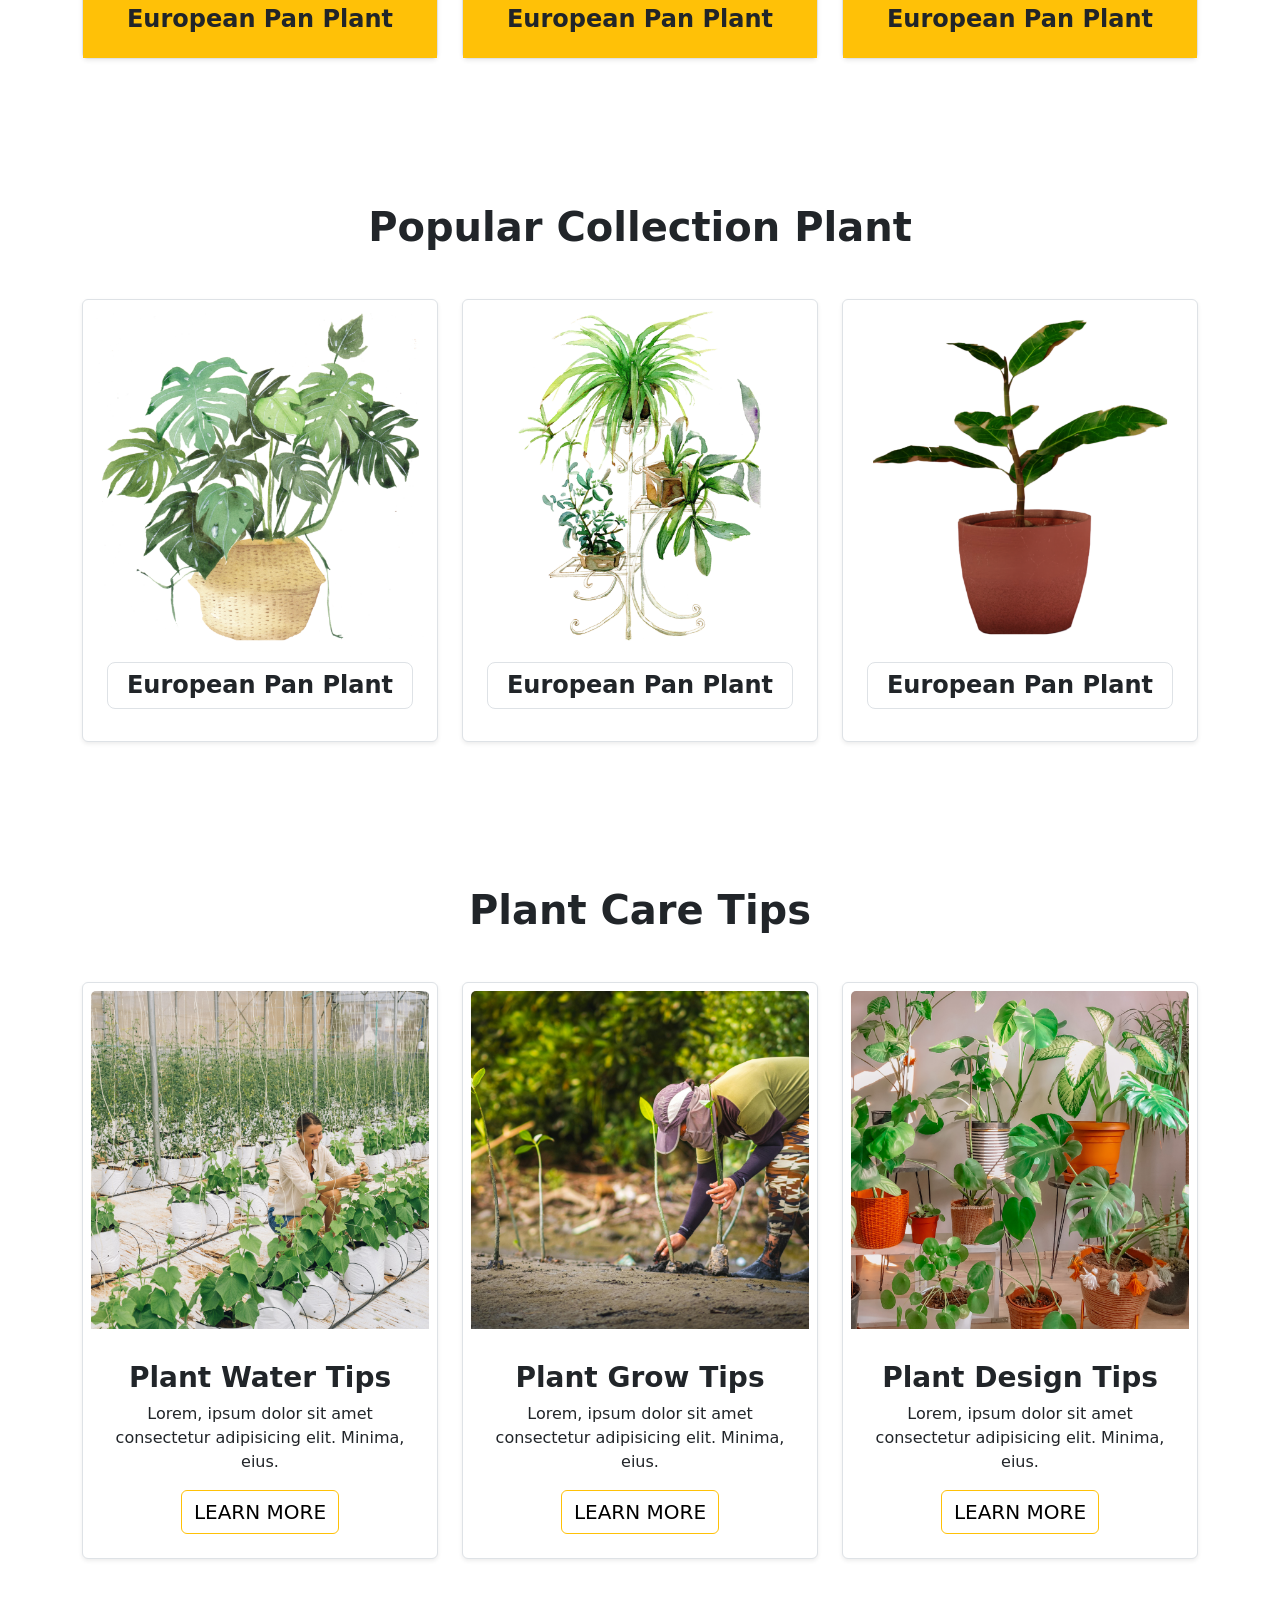
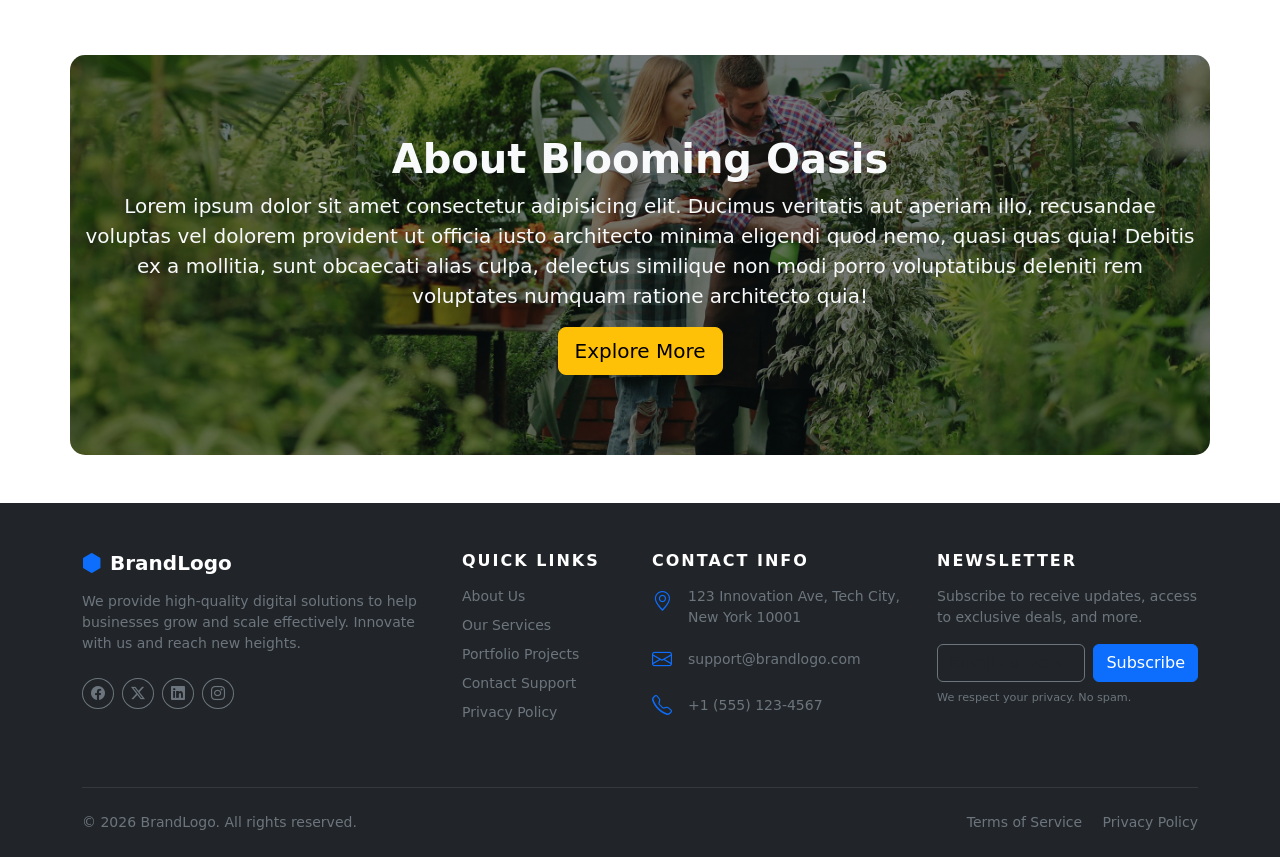
==== commit 762160a7: "plant tips and about section added" ====
--- a/index.html
+++ b/index.html
@@ -104,89 +104,58 @@
       </div>
     </section>
     <!-- Hero Section -->
-
     <!-- Perfect Plant -->
     <section class="container mt-5">
       <div class="d-flex justify-content-center">
-        <h1 class="fs-1 fw-bold">Find Your Perfect plants</h1>
-      </div>
-      <div class="accordion mt-5 border p-4 rounded-3" id="accordionExample">
-        <!-- accordion 1 -->
-        <div class="accordion-item mb-3">
-          <h2 class="accordion-header">
-            <button
-              class="accordion-button fs-5 fw-semibold"
-              type="button"
-              data-bs-toggle="collapse"
-              data-bs-target="#collapseOne"
-              aria-expanded="true"
-              aria-controls="collapseOne"
-            >
-           1. How often should I water my plants?
-            </button>
-          </h2>
-          <div
-            id="collapseOne"
-            class="accordion-collapse collapse show"
-            data-bs-parent="#accordionExample"
-          >
-            <div class="accordion-body">
-              <strong>Most indoor plants should be watered once or twice a week. Always check the soil before watering to avoid overwatering.
-        </div>
-            </div>
-          </div>
-        <!-- accordion 2 -->
-        <div class="accordion-item mb-3">
-          <h2 class="accordion-header">
-            <button
-              class="accordion-button fs-5 fw-semibold"
-              type="button"
-              data-bs-toggle="collapse"
-              data-bs-target="#collapseOne"
-              aria-expanded="true"
-              aria-controls="collapseOne"
-            >
-           2. Which plants are best for low light?
-            </button>
-          </h2>
-          <div
-            id="collapseOne"
-            class="accordion-collapse collapse show"
-            data-bs-parent="#accordionExample"
-          >
-            <div class="accordion-body">
-              <strong>Snake Plant, ZZ Plant, Peace Lily, and Pothos are excellent choices for rooms with low sunlight.
-        </div>
-            </div>
-          </div>
-        <!-- accordion 3 -->
-        <div class="accordion-item">
-          <h2 class="accordion-header">
-            <button
-              class="accordion-button fs-5 fw-semibold"
-              type="button"
-              data-bs-toggle="collapse"
-              data-bs-target="#collapseOne"
-              aria-expanded="true"
-              aria-controls="collapseOne"
-            >
-           3.  Do you offer home delivery?
-            </button>
-          </h2>
-          <div
-            id="collapseOne"
-            class="accordion-collapse collapse show"
-            data-bs-parent="#accordionExample"
-          >
-            <div class="accordion-body">
-              <strong>Yes! We provide fast and secure home delivery with careful packaging to ensure your plants arrive healthy.
-        </div>
-            </div>
-          </div>
-          <div class="d-flex justify-content-center mt-4" >
-            <button class="btn btn-outline-warning w-50 fs-4 fw-medium text-uppercase">Explore More</button>
-          </div>
-        </div>
+        <h1 class="fs-1 fw-bold mb-5">Find Your Perfect plants</h1>
+      </div>
+     <div class="card p-4">
+      <h4>1. How much sunlight does your space get? </h4>
+       <div class="dropdown">
+  <button class="btn w-100 border d-flex justify-content-start" type="button" data-bs-toggle="dropdown" aria-expanded="false">
+    Select sunlight level
+  </button>
+  <ul class="dropdown-menu w-100">
+    <li><a class="dropdown-item" href="#">Low Light</a></li>
+    <li><a class="dropdown-item" href="#">Medium Light</a></li>
+    <li><a class="dropdown-item" href="#">Direct Sunlight</a></li>
+    
+  </ul>
+</div>
+ <div class="mt-2">
+  <h4>2. How much care are you willing to provide? </h4>
+       <div class="dropdown">
+  <button class="btn w-100 border d-flex justify-content-start" type="button" data-bs-toggle="dropdown" aria-expanded="false">
+    Select sunlight level
+  </button>
+   <ul class="dropdown-menu w-100">
+    <li><a class="dropdown-item" href="#">Low Light</a></li>
+    <li><a class="dropdown-item" href="#">Medium Light</a></li>
+    <li><a class="dropdown-item" href="#">Direct Sunlight</a></li>
+    
+  </ul>
+</div>
+ </div>
+ <div class="mt-2">
+  <h4>3. Do you have pets? </h4>
+       <div class="dropdown">
+  <button class="btn w-100 border d-flex justify-content-start" type="button" data-bs-toggle="dropdown" aria-expanded="false">
+    Select sunlight level
+  </button>
+   <ul class="dropdown-menu w-100">
+    <li><a class="dropdown-item" href="#">Low Light</a></li>
+    <li><a class="dropdown-item" href="#">Medium Light</a></li>
+    <li><a class="dropdown-item" href="#">Direct Sunlight</a></li>
+    
+  </ul>
+</div>
+<div class="mt-3">
+  <p class="border-warning border text-center p-2 rounded-5 text-warning fs-5 fw-medium">Find My Plant</p>
+</div>
+ </div>
+
+     </div>
+     
       </div>
     </section>
     <!-- Perfect Plant -->
@@ -272,32 +241,32 @@
   <div class="row g-4">
 
     <div class="col-md-6 col-lg-4">
-      <div class="card shadow-sm border p-2 h-100">
+      <div class="card shadow-sm border h-100">
         <img src="./assest/houseplant1.png" class="card-img-top" alt="Plant">
-        <div class="card-body">
-         <h6 class="card-title fw-bold fs-4 text-center border p-2 rounded-3">
-            European Pan Plant
-          </h6>
-        </div>
-      </div>
-    </div>
-
-    <div class="col-md-6 col-lg-4">
-      <div class="card shadow-sm border p-2 h-100">
+        <div class="card-body bg-warning text-center">
+         <h6 class=" fw-bold fs-4 text-center w-100">
+            European Pan Plant
+          </h6>
+        </div>
+      </div>
+    </div>
+
+    <div class="col-md-6 col-lg-4">
+      <div class="card shadow-sm border h-100">
         <img src="./assest/houseplant2.png" class="card-img-top" alt="Plant">
-        <div class="card-body">
-          <h6 class="card-title fw-bold fs-4 text-center border p-2 rounded-3">
-            European Pan Plant
-          </h6>
-        </div>
-      </div>
-    </div>
-
-    <div class="col-md-6 col-lg-4">
-      <div class="card shadow-sm border p-2 h-100">
+        <div class="card-body bg-warning text-center">
+          <h6 class=" fw-bold fs-4 text-center w-100">
+            European Pan Plant
+          </h6>
+        </div>
+      </div>
+    </div>
+
+    <div class="col-md-6 col-lg-4">
+      <div class="card shadow-sm border h-100">
         <img src="./assest/houseplant3.png" class="card-img-top" alt="Plant">
-        <div class="card-body">
-          <h6 class="card-title fw-bold fs-4 text-center border p-2 rounded-3">
+        <div class="card-body bg-warning text-center">
+          <h6 class=" fw-bold fs-4 text-center w-100">
             European Pan Plant
           </h6>
         </div>
@@ -311,7 +280,7 @@
 
 <!-- Plant Collection  -->
  <section class="container py-5 mt-5">
-<h1 class="fs-1 fw-bold text-capitalize text-center mb-5"> Popular House Plant</h1>
+<h1 class="fs-1 fw-bold text-capitalize text-center mb-5"> Popular Collection Plant</h1>
   <div class="row g-4">
 
     <div class="col-md-6 col-lg-4">
@@ -352,8 +321,76 @@
 </section>
 <!-- Plant Collection  -->
 
-
-
+<!-- Plant Tips -->
+ <section class="container py-5 mt-5">
+<h1 class="fs-1 fw-bold text-capitalize text-center mb-5"> Plant Care Tips</h1>
+  <div class="row g-4">
+<!-- Card-1 -->
+    <div class="col-md-6 col-lg-4">
+      <div class="card shadow-sm border p-2 h-100">
+        <img src="./assest/plant1.png" class="card-img-top" alt="Plant">
+        <div class="card-body mt-3">
+          <h6 class="fw-bold fs-3 text-center rounded-3">
+            Plant Water Tips
+          </h6>
+          <p class="text-center">Lorem, ipsum dolor sit amet consectetur adipisicing elit. Minima, eius.</p>
+          <div class="d-flex justify-content-center align-middle">
+            <button class="btn btn-outline-warning text-black fs-5 fw-medium text-uppercase">Learn More</button>
+          </div>
+        </div>
+      </div>
+    </div>
+<!-- Card-2 -->
+    <div class="col-md-6 col-lg-4">
+      <div class="card shadow-sm border p-2 h-100">
+        <img src="./assest/plant2.png" class="card-img-top" alt="Plant">
+        <div class="card-body mt-3">
+          <h6 class="fw-bold fs-3 text-center rounded-3">
+            Plant Grow Tips
+          </h6>
+          <p class="text-center">Lorem, ipsum dolor sit amet consectetur adipisicing elit. Minima, eius.</p>
+          <div class="d-flex justify-content-center align-middle">
+            <button class="btn btn-outline-warning text-black fs-5 fw-medium text-uppercase">Learn More</button>
+          </div>
+        </div>
+      </div>
+    </div>
+<!-- Card-3 -->
+    <div class="col-md-6 col-lg-4">
+      <div class="card shadow-sm border p-2 h-100">
+        <img src="./assest/plant3.png" class="card-img-top" alt="Plant">
+        <div class="card-body mt-3">
+          <h6 class="fw-bold fs-3 text-center rounded-3">
+            Plant Design Tips
+          </h6>
+          <p class="text-center">Lorem, ipsum dolor sit amet consectetur adipisicing elit. Minima, eius.</p>
+          <div class="d-flex justify-content-center align-middle">
+            <button class="btn btn-outline-warning text-black fs-5 fw-medium text-uppercase">Learn More</button>
+          </div>
+        </div>
+      </div>
+    </div>
+
+  </div>
+</section>
+<!-- Plant Tips -->
+
+<!-- Plant About -->
+        <section>
+
+          <div class="container backround mt-5 mb-5">
+
+            <div class="text-center">
+            <h3 class="fs-1 fw-bold text-light">About Blooming Oasis</h3>
+            <p class="lead text-light">
+              Lorem ipsum dolor sit amet consectetur adipisicing elit. Ducimus veritatis aut aperiam illo, recusandae voluptas vel dolorem provident ut officia iusto architecto minima eligendi quod nemo, quasi quas quia! Debitis ex a mollitia, sunt obcaecati alias culpa, delectus similique non modi porro voluptatibus deleniti rem voluptates numquam ratione architecto quia!
+            </p>
+            <button class="btn btn-warning btn-lg">Explore More</button>
+          </div>
+          </div>
+        </section>
+      
+<!-- Plant About -->
 
 
 
--- a/css/style.css
+++ b/css/style.css
@@ -7,4 +7,19 @@
 
 /* Hero css */
 .tracking-wide { letter-spacing: 2px; }
-.carousel-item { transition: transform 1.2s ease-in-out, opacity 1s ease-in-out; }+.carousel-item { transition: transform 1.2s ease-in-out, opacity 1s ease-in-out; }
+
+/* background */
+.backround {
+   background:
+    linear-gradient(rgba(0,0,0,0.5), rgba(0,0,0,0.5)),
+    url("../assest/hero\ banner.png");
+  background-size: cover;       
+  background-position: center;  
+  background-repeat: no-repeat;
+
+  min-height: 400px;
+  border-radius: 15px;
+  display: flex;
+  align-items: center;
+}
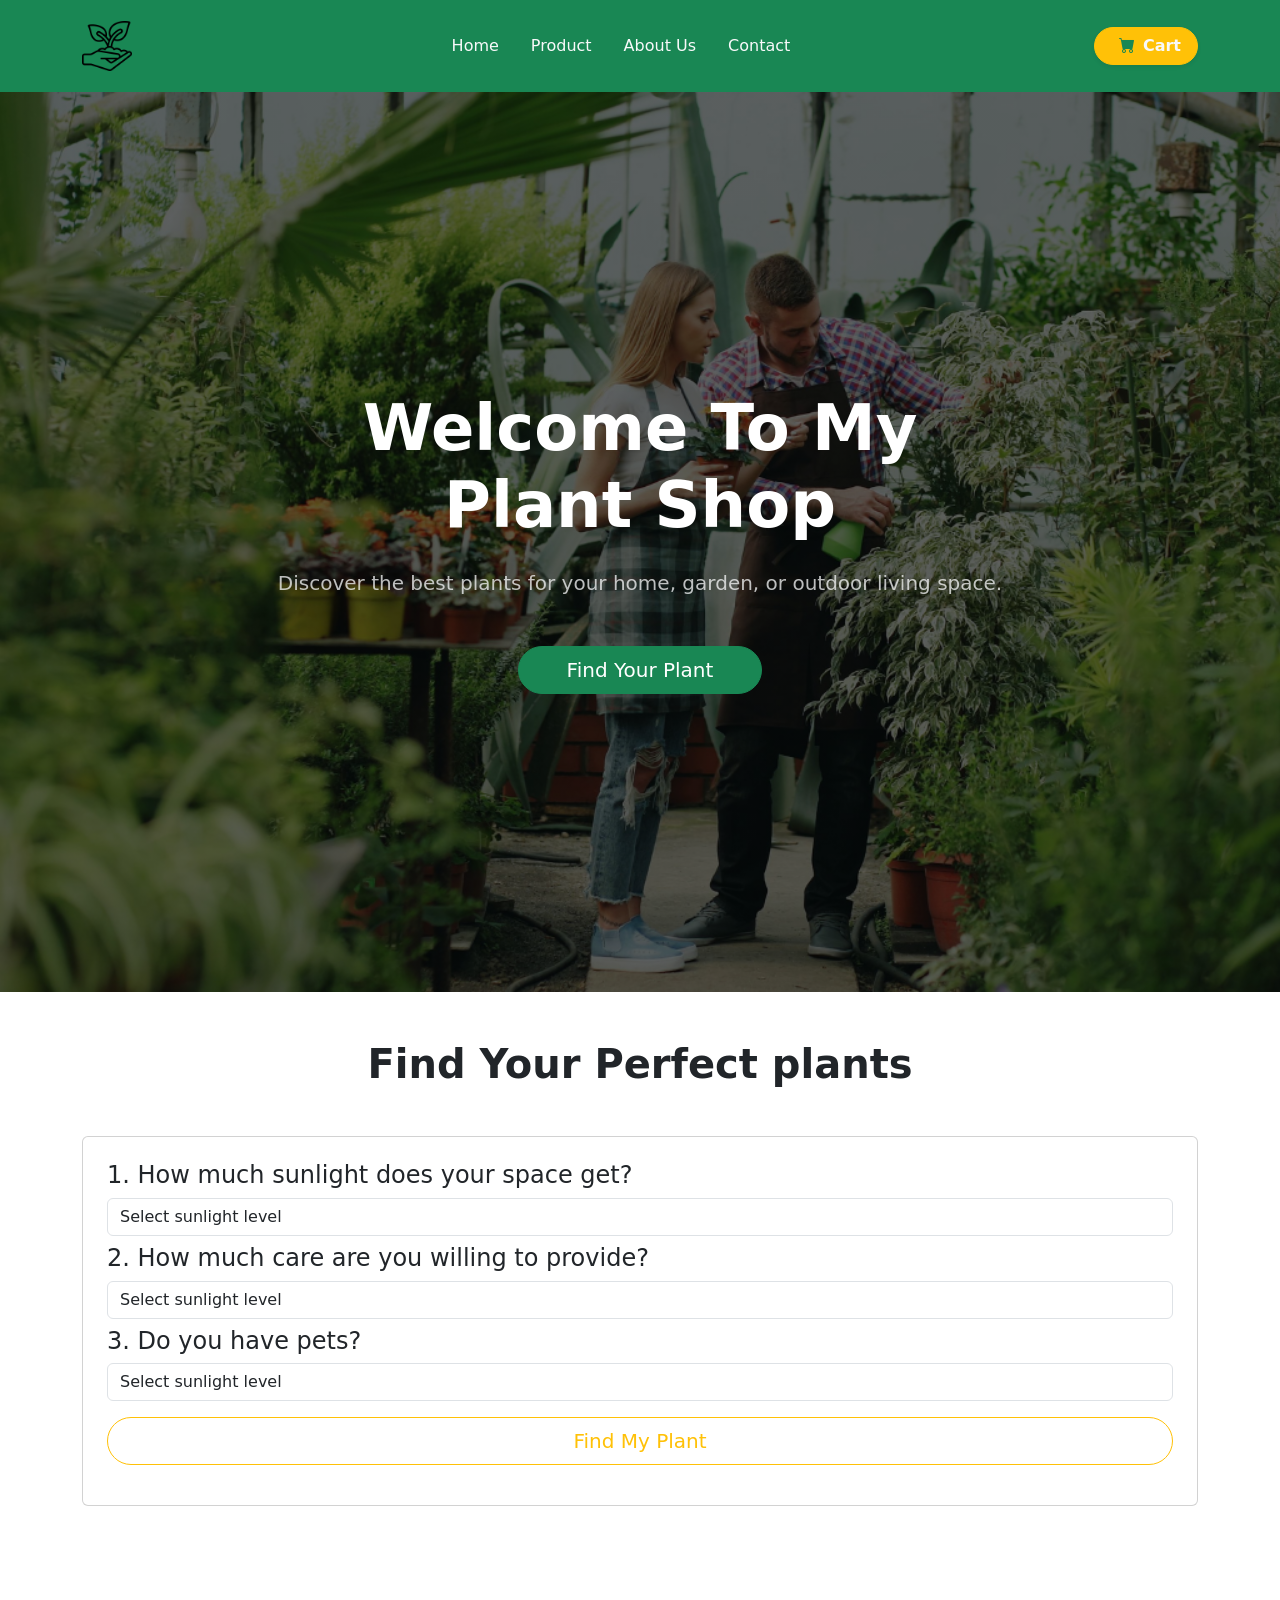
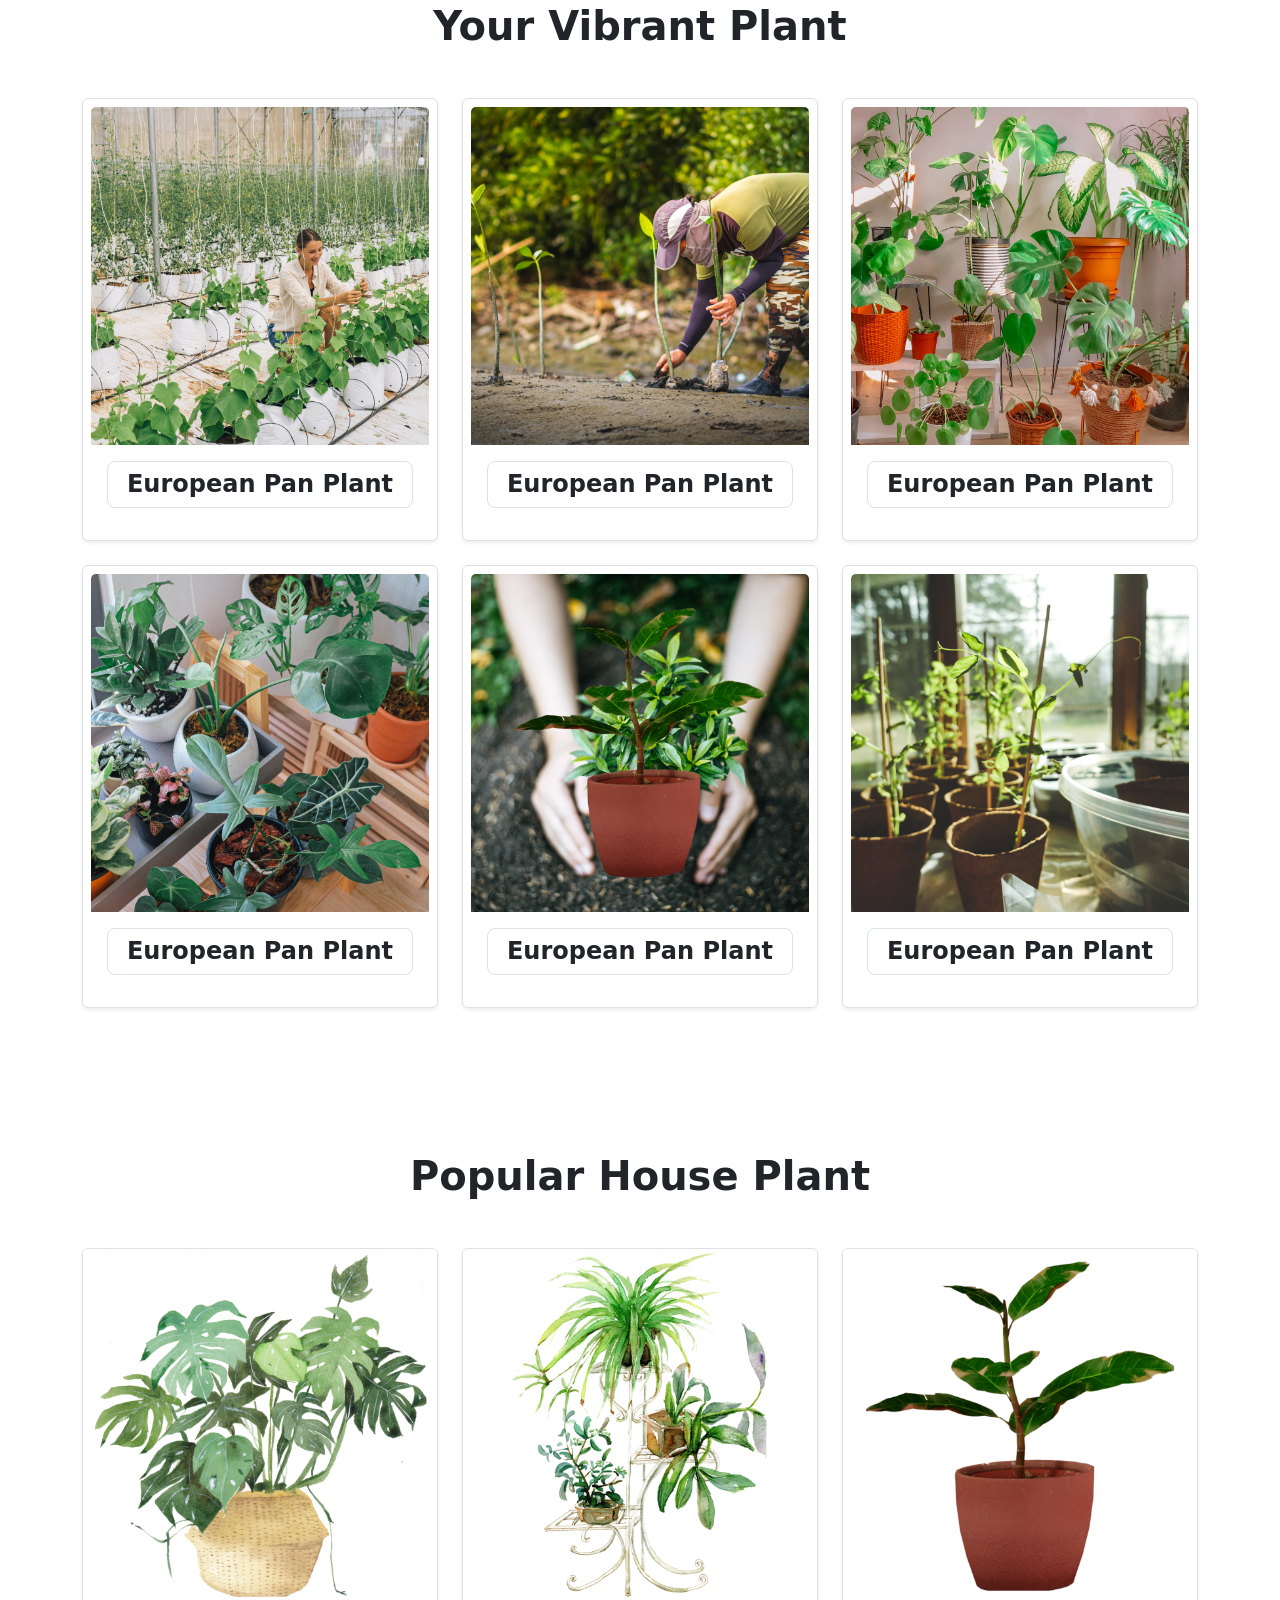
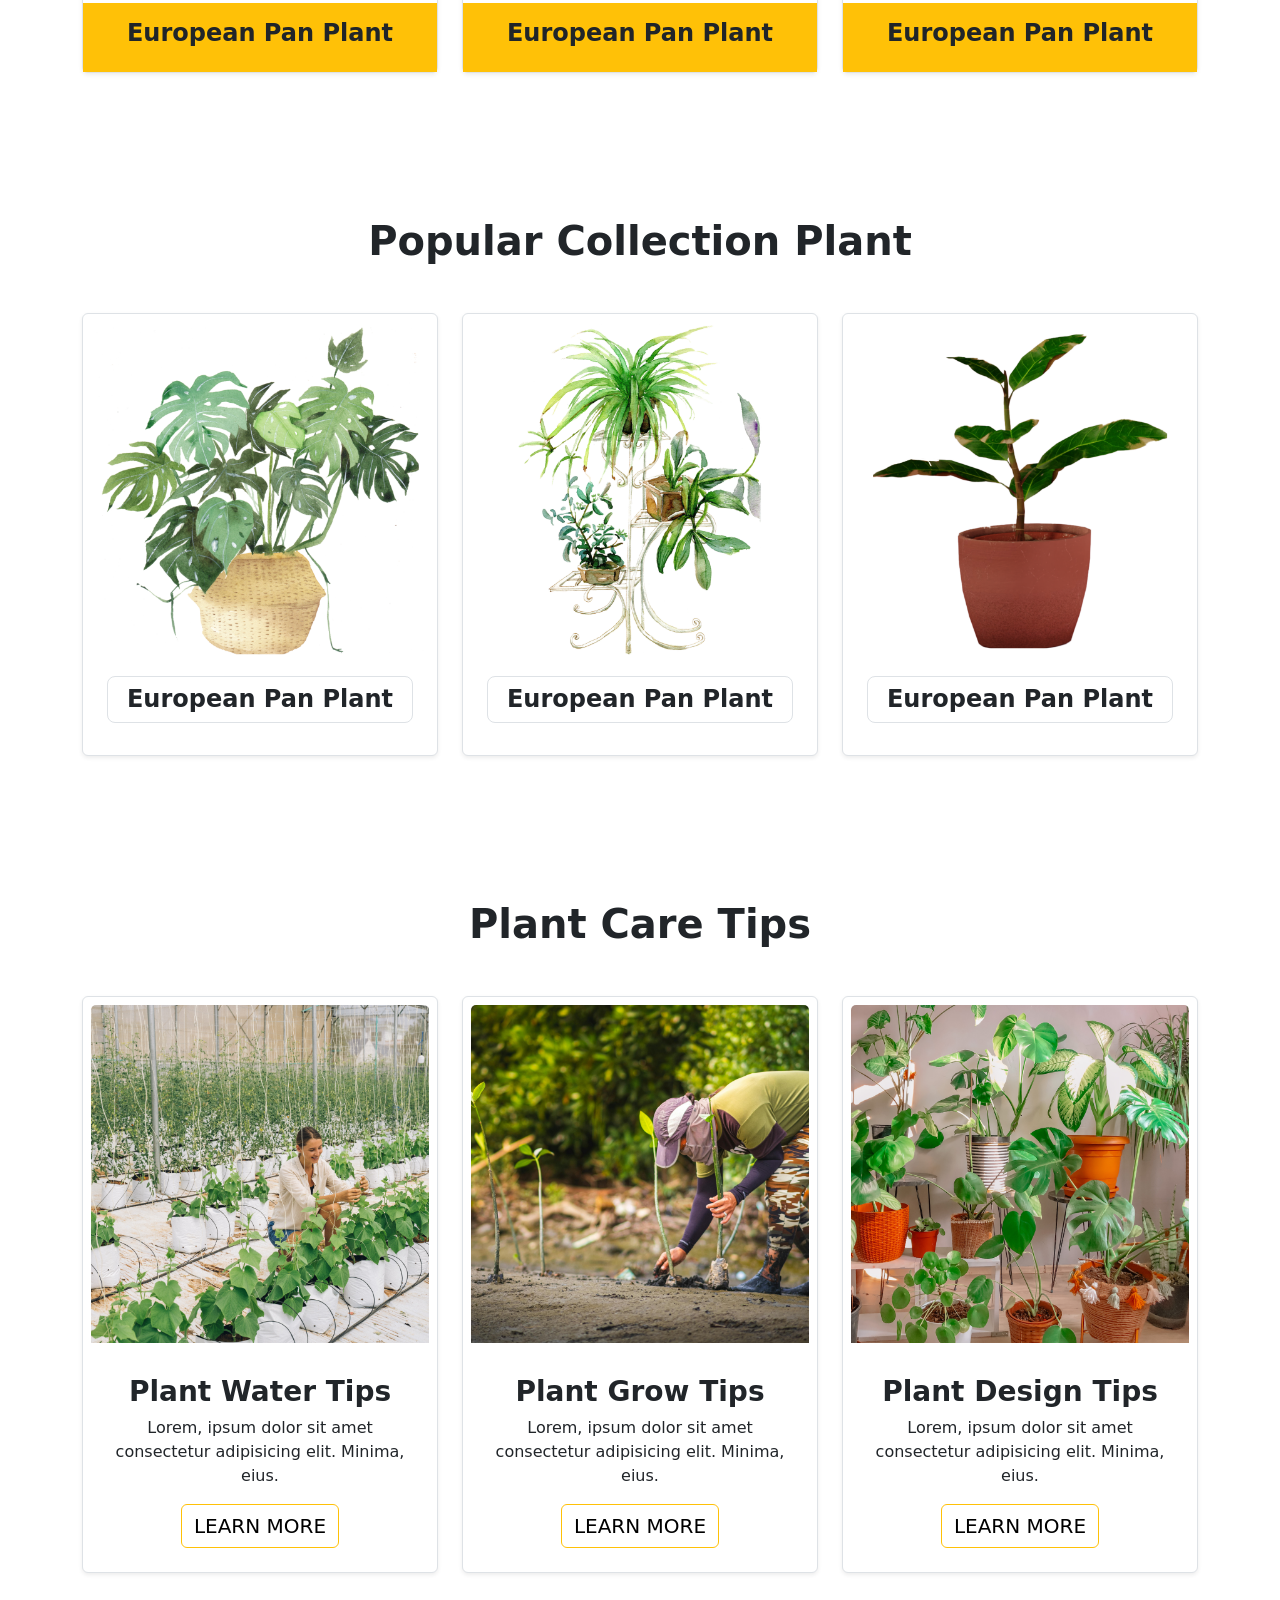
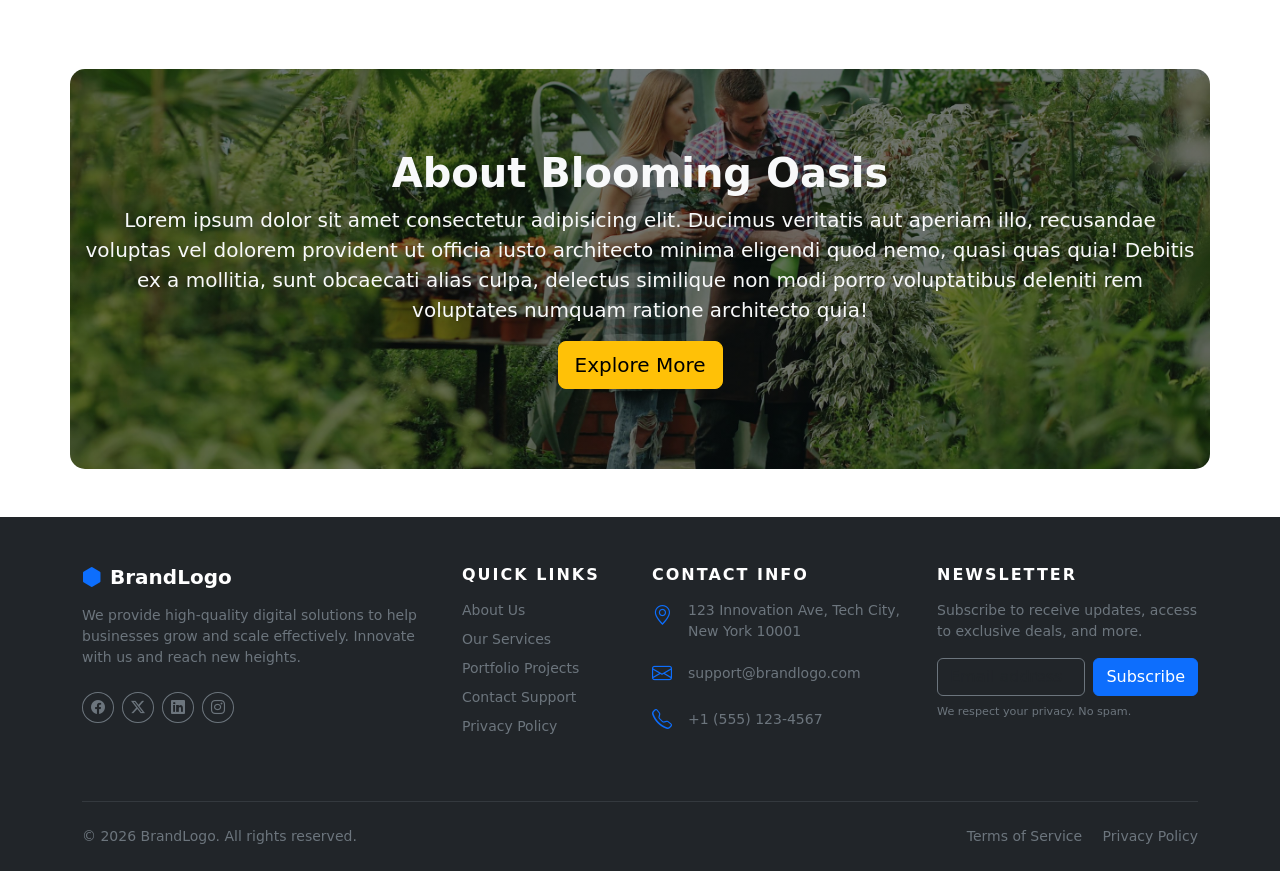
==== commit 38411661: "plant product page  and about section added" ====
--- a/index.html
+++ b/index.html
@@ -15,6 +15,9 @@
       rel="stylesheet"
       href="https://cdn.jsdelivr.net/npm/bootstrap-icons@1.11.3/font/bootstrap-icons.min.css"
     />
+    <!-- Icon cdn  -->
+     <link rel="stylesheet" href="https://cdn.jsdelivr.net/npm/bootstrap-icons@1.13.1/font/bootstrap-icons.min.css">
+    <!-- Icon cdn  -->
     <title>Document</title>
   </head>
   <body>
@@ -23,8 +26,8 @@
     <nav class="navbar navbar-expand-lg bg-success shadow-sm py-3">
       <div class="container">
         <!-- Brand Logo -->
-        <a class="navbar-brand fw-bold text-light fs-4" href="./index.html">
-          <i class="bi bi-hexagon-fill me-1"></i> BrandLogo
+        <a class="navbar-brand" href="./index.html">
+          <img src="./assest/plant.png" class="logo text-light" alt="Logo">
         </a>
 
         <!-- Mobile Toggle -->
@@ -166,65 +169,65 @@
   <div class="row g-4">
 
     <div class="col-md-6 col-lg-4">
-      <div class="card shadow-sm border p-2 h-100">
+      <div class="card shadow-sm border p-2 h-100 position-relative">
         <img src="./assest/plant1.png" class="card-img-top" alt="Plant">
         <div class="card-body">
           <h6 class="card-title fw-bold fs-4 text-center border p-2 rounded-3">
-            European Pan Plant
-          </h6>
-        </div>
-      </div>
-    </div>
-
-    <div class="col-md-6 col-lg-4">
-      <div class="card shadow-sm border p-2 h-100">
+            <a href="./card.html" class="text-decoration-none text-dark stretched-link">European Pan Plant</a>
+          </h6>
+        </div>
+      </div>
+    </div>
+
+    <div class="col-md-6 col-lg-4">
+      <div class="card shadow-sm border p-2 h-100 position-relative">
         <img src="./assest/plant2.png" class="card-img-top" alt="Plant">
         <div class="card-body">
           <h6 class="card-title fw-bold fs-4 text-center border p-2 rounded-3">
-            European Pan Plant
-          </h6>
-        </div>
-      </div>
-    </div>
-
-    <div class="col-md-6 col-lg-4">
-      <div class="card shadow-sm border p-2 h-100">
+            <a href="./card.html" class="text-decoration-none text-dark stretched-link">European Pan Plant</a>
+          </h6>
+        </div>
+      </div>
+    </div>
+
+    <div class="col-md-6 col-lg-4">
+      <div class="card shadow-sm border p-2 h-100 position-relative">
         <img src="./assest/plant3.png" class="card-img-top" alt="Plant">
         <div class="card-body">
           <h6 class="card-title fw-bold fs-4 text-center border p-2 rounded-3">
-            European Pan Plant
-          </h6>
-        </div>
-      </div>
-    </div>
-    <div class="col-md-6 col-lg-4">
-      <div class="card shadow-sm border p-2 h-100">
+            <a href="./card.html" class="text-decoration-none text-dark stretched-link">European Pan Plant</a>
+          </h6>
+        </div>
+      </div>
+    </div>
+    <div class="col-md-6 col-lg-4">
+      <div class="card shadow-sm border p-2 h-100 position-relative">
         <img src="./assest/plant4.png" class="card-img-top" alt="Plant">
         <div class="card-body">
          <h6 class="card-title fw-bold fs-4 text-center border p-2 rounded-3">
-            European Pan Plant
-          </h6>
-        </div>
-      </div>
-    </div>
-
-    <div class="col-md-6 col-lg-4">
-      <div class="card shadow-sm border p-2 h-100">
+            <a href="./card.html" class="text-decoration-none text-dark stretched-link">European Pan Plant</a>
+          </h6>
+        </div>
+      </div>
+    </div>
+
+    <div class="col-md-6 col-lg-4">
+      <div class="card shadow-sm border p-2 h-100 position-relative">
         <img src="./assest/plant5.png" class="card-img-top" alt="Plant">
         <div class="card-body">
          <h6 class="card-title fw-bold fs-4 text-center border p-2 rounded-3">
-            European Pan Plant
-          </h6>
-        </div>
-      </div>
-    </div>
-
-    <div class="col-md-6 col-lg-4">
-      <div class="card shadow-sm border p-2 h-100">
+            <a href="./card.html" class="text-decoration-none text-dark stretched-link">European Pan Plant</a>
+          </h6>
+        </div>
+      </div>
+    </div>
+
+    <div class="col-md-6 col-lg-4">
+      <div class="card shadow-sm border p-2 h-100 position-relative">
         <img src="./assest/plant6.png" class="card-img-top" alt="Plant">
         <div class="card-body">
           <h6 class="card-title fw-bold fs-4 text-center border p-2 rounded-3">
-            European Pan Plant
+            <a href="./card.html" class="text-decoration-none text-dark stretched-link">European Pan Plant</a>
           </h6>
         </div>
       </div>
@@ -241,33 +244,33 @@
   <div class="row g-4">
 
     <div class="col-md-6 col-lg-4">
-      <div class="card shadow-sm border h-100">
+      <div class="card shadow-sm border h-100 position-relative">
         <img src="./assest/houseplant1.png" class="card-img-top" alt="Plant">
         <div class="card-body bg-warning text-center">
          <h6 class=" fw-bold fs-4 text-center w-100">
-            European Pan Plant
-          </h6>
-        </div>
-      </div>
-    </div>
-
-    <div class="col-md-6 col-lg-4">
-      <div class="card shadow-sm border h-100">
+            <a href="./card.html" class="text-decoration-none text-dark stretched-link">European Pan Plant</a>
+          </h6>
+        </div>
+      </div>
+    </div>
+
+    <div class="col-md-6 col-lg-4">
+      <div class="card shadow-sm border h-100 position-relative">
         <img src="./assest/houseplant2.png" class="card-img-top" alt="Plant">
         <div class="card-body bg-warning text-center">
           <h6 class=" fw-bold fs-4 text-center w-100">
-            European Pan Plant
-          </h6>
-        </div>
-      </div>
-    </div>
-
-    <div class="col-md-6 col-lg-4">
-      <div class="card shadow-sm border h-100">
+            <a href="./card.html" class="text-decoration-none text-dark stretched-link">European Pan Plant</a>
+          </h6>
+        </div>
+      </div>
+    </div>
+
+    <div class="col-md-6 col-lg-4">
+      <div class="card shadow-sm border h-100 position-relative">
         <img src="./assest/houseplant3.png" class="card-img-top" alt="Plant">
         <div class="card-body bg-warning text-center">
           <h6 class=" fw-bold fs-4 text-center w-100">
-            European Pan Plant
+            <a href="./card.html" class="text-decoration-none text-dark stretched-link">European Pan Plant</a>
           </h6>
         </div>
       </div>
@@ -284,33 +287,33 @@
   <div class="row g-4">
 
     <div class="col-md-6 col-lg-4">
-      <div class="card shadow-sm border p-2 h-100">
+      <div class="card shadow-sm border p-2 h-100 position-relative">
         <img src="./assest/houseplant1.png" class="card-img-top" alt="Plant">
         <div class="card-body">
          <h6 class="card-title fw-bold fs-4 text-center border p-2 rounded-3">
-            European Pan Plant
-          </h6>
-        </div>
-      </div>
-    </div>
-
-    <div class="col-md-6 col-lg-4">
-      <div class="card shadow-sm border p-2 h-100">
+            <a href="./card.html" class="text-decoration-none text-dark stretched-link">European Pan Plant</a>
+          </h6>
+        </div>
+      </div>
+    </div>
+
+    <div class="col-md-6 col-lg-4">
+      <div class="card shadow-sm border p-2 h-100 position-relative">
         <img src="./assest/houseplant2.png" class="card-img-top" alt="Plant">
         <div class="card-body">
           <h6 class="card-title fw-bold fs-4 text-center border p-2 rounded-3">
-            European Pan Plant
-          </h6>
-        </div>
-      </div>
-    </div>
-
-    <div class="col-md-6 col-lg-4">
-      <div class="card shadow-sm border p-2 h-100">
+            <a href="./card.html" class="text-decoration-none text-dark stretched-link">European Pan Plant</a>
+          </h6>
+        </div>
+      </div>
+    </div>
+
+    <div class="col-md-6 col-lg-4">
+      <div class="card shadow-sm border p-2 h-100 position-relative">
         <img src="./assest/houseplant3.png" class="card-img-top" alt="Plant">
         <div class="card-body">
           <h6 class="card-title fw-bold fs-4 text-center border p-2 rounded-3">
-            European Pan Plant
+            <a href="./card.html" class="text-decoration-none text-dark stretched-link">European Pan Plant</a>
           </h6>
         </div>
       </div>
@@ -321,7 +324,7 @@
 </section>
 <!-- Plant Collection  -->
 
-<!-- Plant Tips -->
+<!-- Plant Care Tips -->
  <section class="container py-5 mt-5">
 <h1 class="fs-1 fw-bold text-capitalize text-center mb-5"> Plant Care Tips</h1>
   <div class="row g-4">
@@ -373,7 +376,7 @@
 
   </div>
 </section>
-<!-- Plant Tips -->
+<!-- Plant Care Tips -->
 
 <!-- Plant About -->
         <section>
--- a/css/style.css
+++ b/css/style.css
@@ -3,6 +3,12 @@
 }
 .tracking-wide {
   letter-spacing: 1px;
+}
+
+/* logo  */
+.logo{
+    height: 50px;
+    width: auto;
 }
 
 /* Hero css */
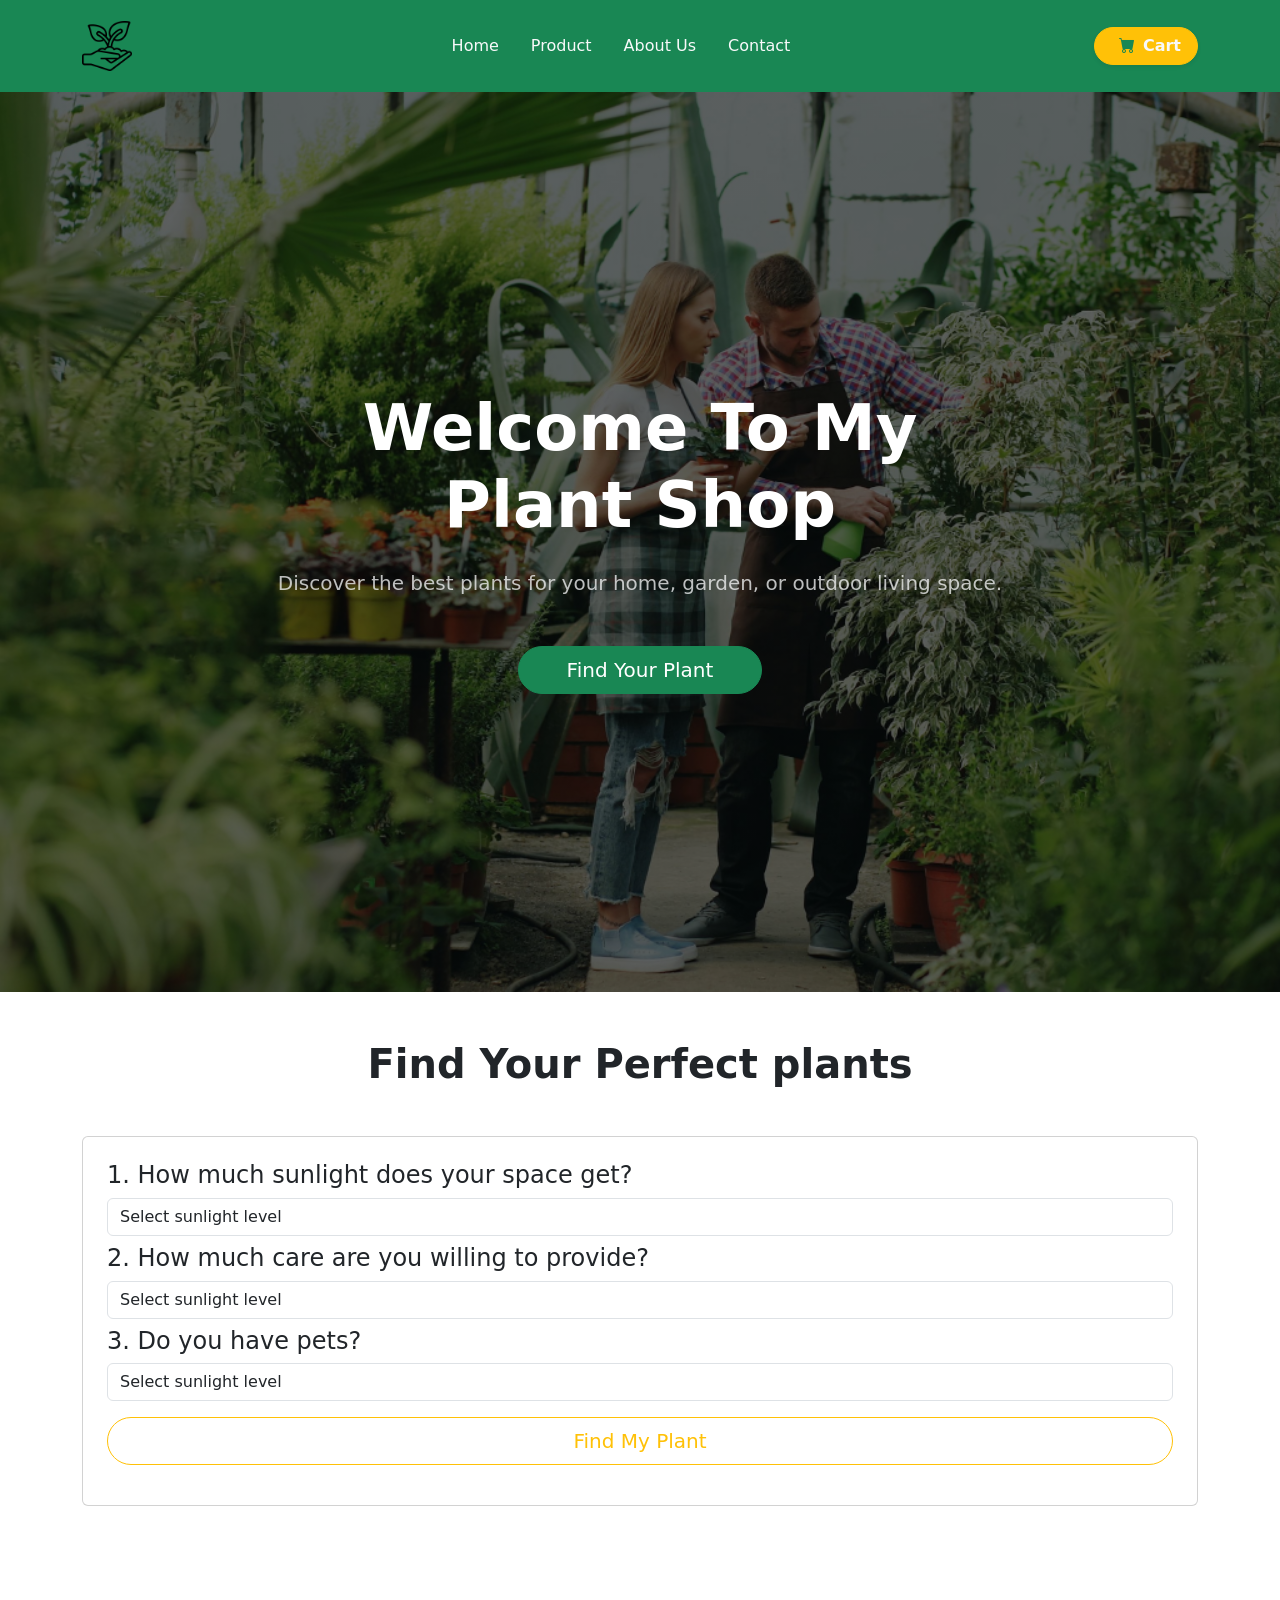
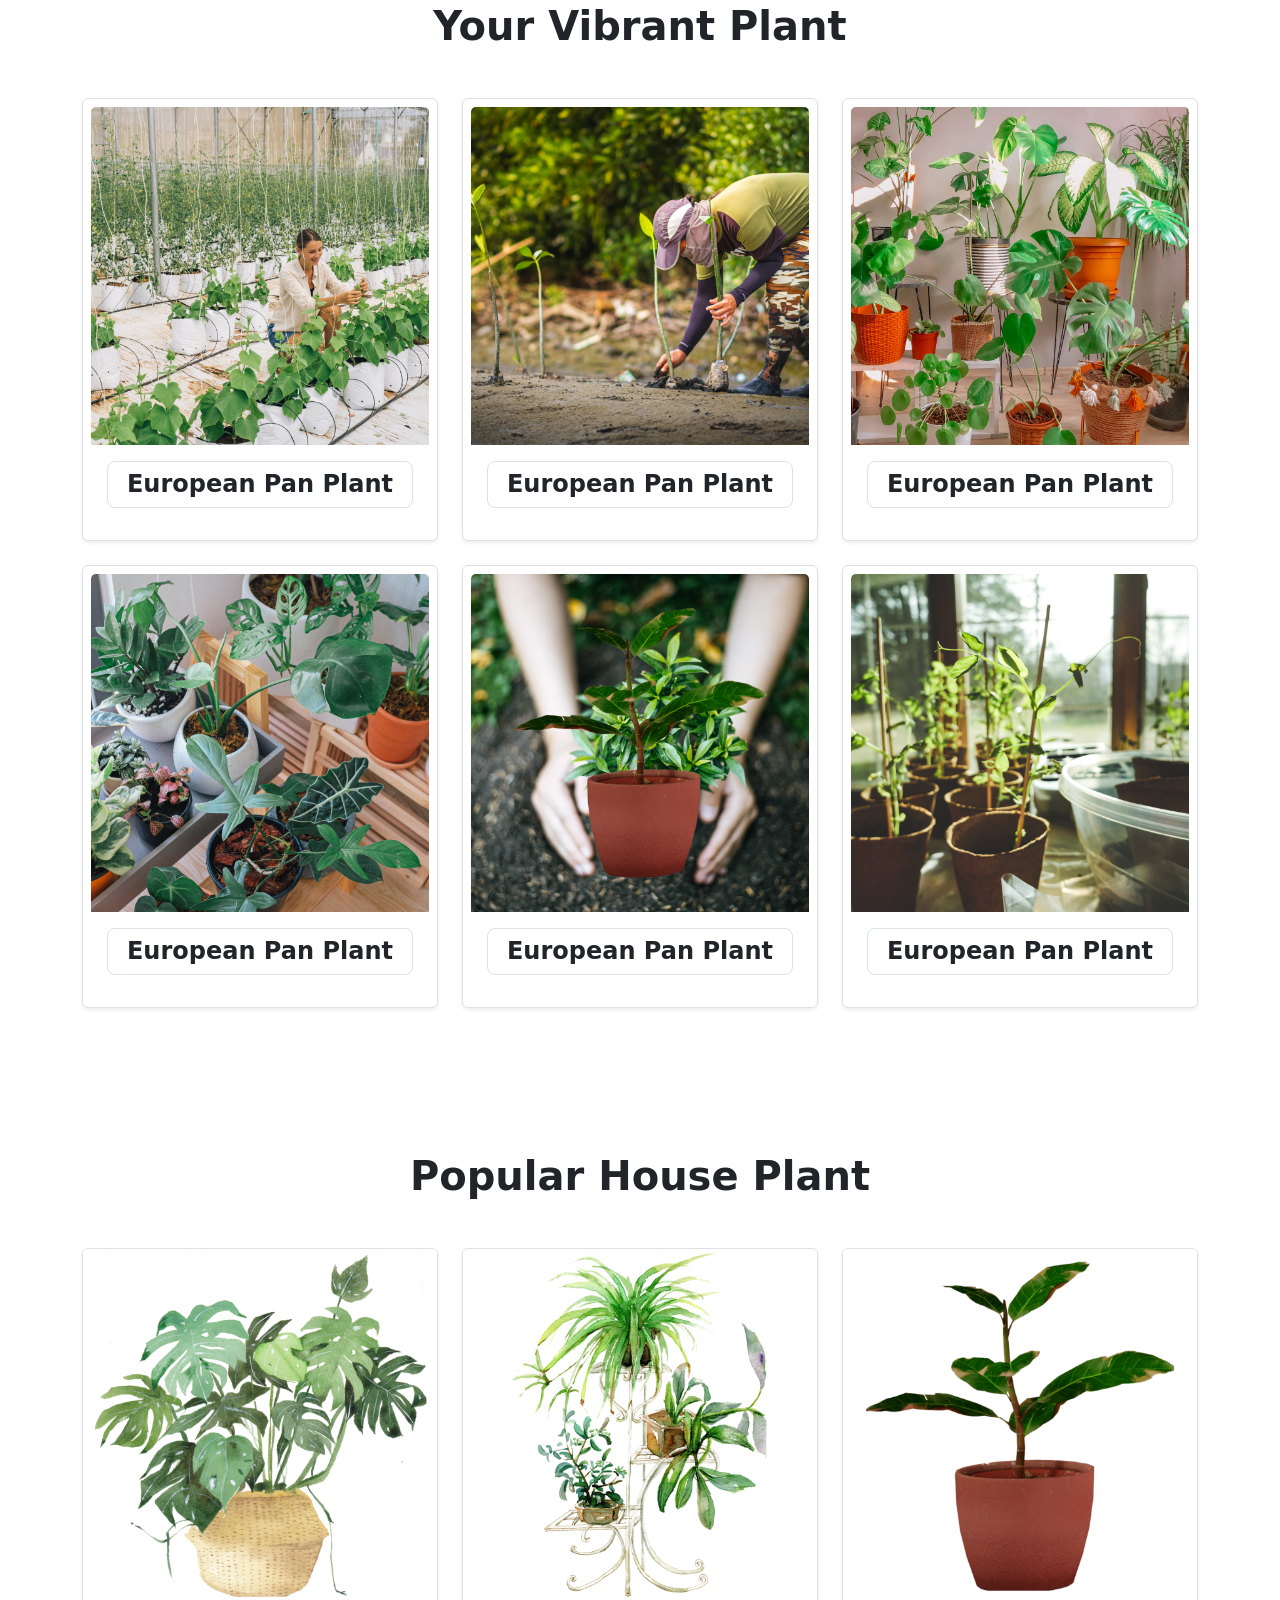
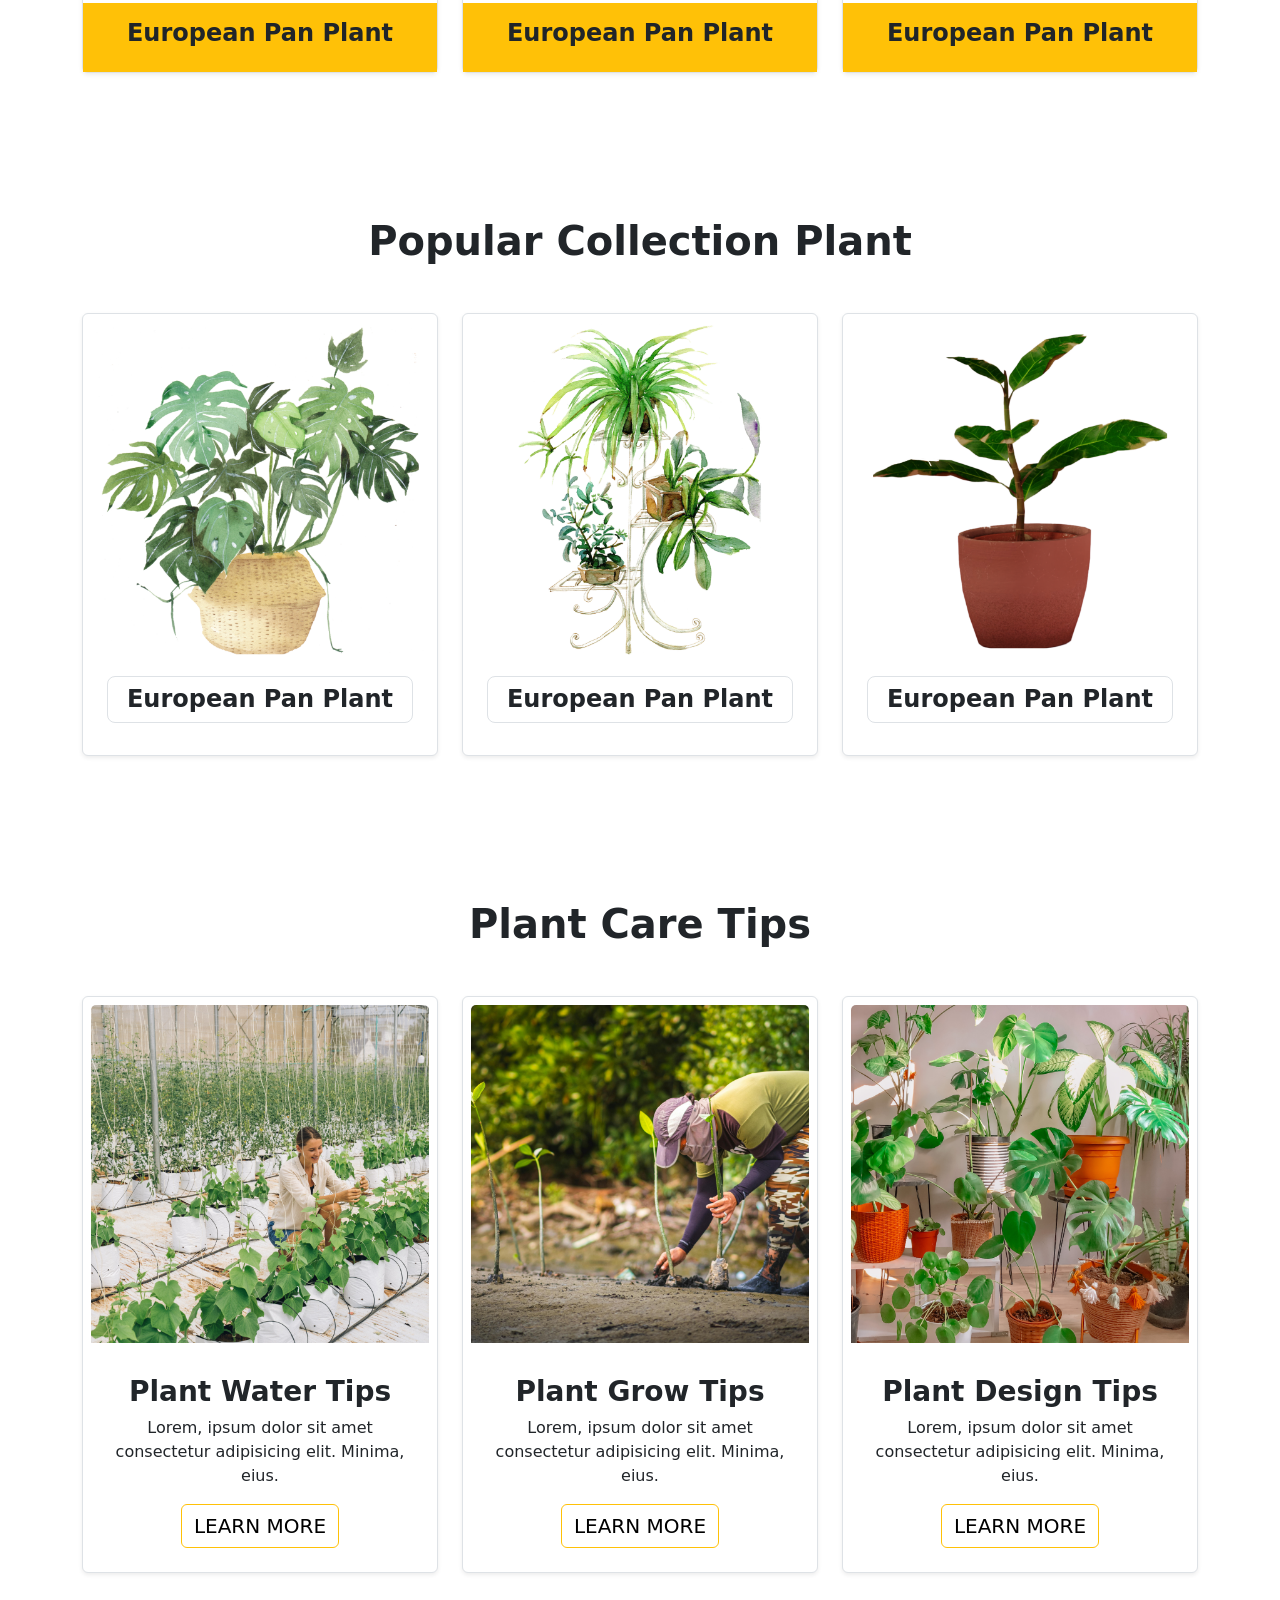
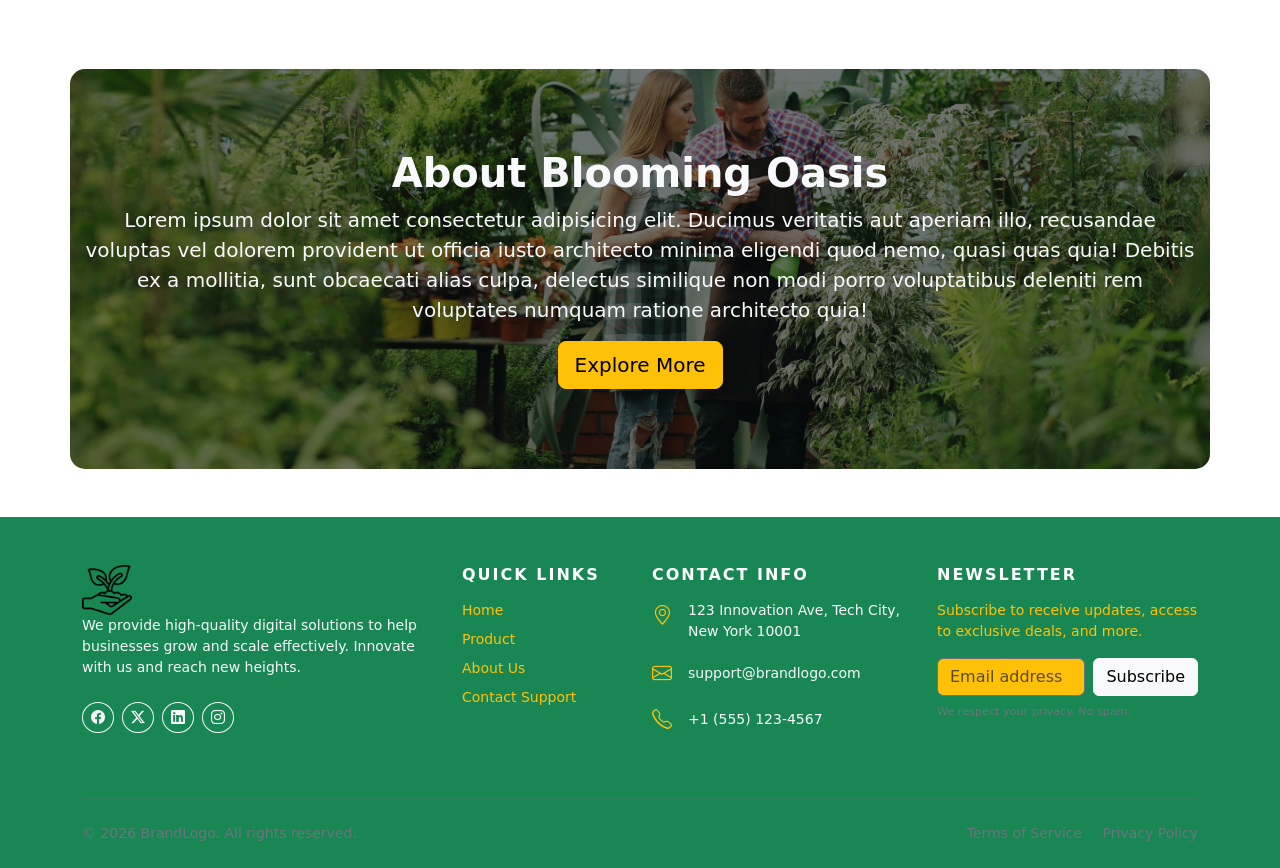
==== commit 1605671f: "foter section updated" ====
--- a/index.html
+++ b/index.html
@@ -395,51 +395,30 @@
       
 <!-- Plant About -->
 
-
-
-
-
-
-
-
-
-
-
-
-
-
-
-
-
-
-
-
-
-
     <!-- Footer -->
-    <footer class="bg-dark text-light pt-5 pb-4 mt-5">
+    <footer class="bg-success text-light pt-5 pb-4 mt-5">
       <div class="container">
         <div class="row gy-5">
           <!-- Column 1: Brand & About -->
           <div class="col-lg-4 col-md-6">
-            <h5 class="fw-bold text-white mb-3">
-              <i class="bi bi-hexagon-fill text-primary me-2"></i>BrandLogo
-            </h5>
-            <p class="text-secondary small mb-4">
+            <a class="navbar-brand" href="./index.html">
+          <img src="./assest/plant.png" class="logo text-light" alt="Logo">
+        </a>
+            <p class="text-light small mb-4">
               We provide high-quality digital solutions to help businesses grow and scale
               effectively. Innovate with us and reach new heights.
             </p>
             <div class="d-flex gap-2">
-              <a href="#" class="btn btn-sm btn-outline-secondary rounded-circle"
+              <a href="#" class="btn btn-sm btn-outline-light rounded-circle"
                 ><i class="bi bi-facebook"></i
               ></a>
-              <a href="#" class="btn btn-sm btn-outline-secondary rounded-circle"
+              <a href="#" class="btn btn-sm btn-outline-light rounded-circle"
                 ><i class="bi bi-twitter-x"></i
               ></a>
-              <a href="#" class="btn btn-sm btn-outline-secondary rounded-circle"
+              <a href="#" class="btn btn-sm btn-outline-light rounded-circle"
                 ><i class="bi bi-linkedin"></i
               ></a>
-              <a href="#" class="btn btn-sm btn-outline-secondary rounded-circle"
+              <a href="#" class="btn btn-sm btn-outline-light rounded-circle"
                 ><i class="bi bi-instagram"></i
               ></a>
             </div>
@@ -450,28 +429,23 @@
             <h6 class="text-white mb-3 text-uppercase fw-bold tracking-wide">Quick Links</h6>
             <ul class="list-unstyled small text-secondary d-flex flex-column gap-2">
               <li>
-                <a href="#" class="text-secondary text-decoration-none hover-white transition-all"
+                <a href="./index.html" class="text-warning text-decoration-none hover-white transition-all"
+                  >Home</a
+                >
+              </li>
+              <li>
+                <a href="./products.html" class="text-warning text-decoration-none hover-white transition-all"
+                  >Product</a
+                >
+              </li>
+              <li>
+                <a href="./abouts.html" class="text-warning text-decoration-none hover-white transition-all"
                   >About Us</a
                 >
               </li>
               <li>
-                <a href="#" class="text-secondary text-decoration-none hover-white transition-all"
-                  >Our Services</a
-                >
-              </li>
-              <li>
-                <a href="#" class="text-secondary text-decoration-none hover-white transition-all"
-                  >Portfolio Projects</a
-                >
-              </li>
-              <li>
-                <a href="#" class="text-secondary text-decoration-none hover-white transition-all"
+                <a href="./contact.html" class="text-warning text-decoration-none hover-white transition-all"
                   >Contact Support</a
-                >
-              </li>
-              <li>
-                <a href="#" class="text-secondary text-decoration-none hover-white transition-all"
-                  >Privacy Policy</a
                 >
               </li>
             </ul>
@@ -482,16 +456,16 @@
             <h6 class="text-white mb-3 text-uppercase fw-bold tracking-wide">Contact Info</h6>
             <ul class="list-unstyled small text-secondary d-flex flex-column gap-3">
               <li class="d-flex gap-3 align-items-start">
-                <i class="bi bi-geo-alt fs-5 text-primary"></i>
-                <span>123 Innovation Ave, Tech City,<br />New York 10001</span>
+                <i class="bi bi-geo-alt fs-5 text-warning"></i>
+                <span class="text-light">123 Innovation Ave, Tech City,<br />New York 10001</span>
               </li>
               <li class="d-flex gap-3 align-items-center">
-                <i class="bi bi-envelope fs-5 text-primary"></i>
-                <span>support@brandlogo.com</span>
+                <i class="bi bi-envelope fs-5 text-warning"></i>
+                <span class="text-light">support@brandlogo.com</span>
               </li>
               <li class="d-flex gap-3 align-items-center">
-                <i class="bi bi-telephone fs-5 text-primary"></i>
-                <span>+1 (555) 123-4567</span>
+                <i class="bi bi-telephone fs-5 text-warning"></i>
+                <span class="text-light">+1 (555) 123-4567</span>
               </li>
             </ul>
           </div>
@@ -499,17 +473,17 @@
           <!-- Column 4: Newsletter -->
           <div class="col-lg-3 col-md-6">
             <h6 class="text-white mb-3 text-uppercase fw-bold tracking-wide">Newsletter</h6>
-            <p class="text-secondary small mb-3">
+            <p class="text-warning small mb-3">
               Subscribe to receive updates, access to exclusive deals, and more.
             </p>
             <form class="d-flex gap-2">
               <input
                 type="email"
-                class="form-control bg-dark text-light border-secondary"
+                class="form-control bg-warning text-light border-secondary"
                 placeholder="Email address"
                 required
               />
-              <button class="btn btn-primary" type="submit">Subscribe</button>
+              <button class="btn btn-light" type="submit">Subscribe</button>
             </form>
             <div class="form-text text-secondary mt-2" style="font-size: 0.7rem">
               We respect your privacy. No spam.
--- a/css/style.css
+++ b/css/style.css
@@ -28,4 +28,14 @@
   border-radius: 15px;
   display: flex;
   align-items: center;
-}+}
+
+/* meet our team css */
+/* .backdrop-blur { backdrop-filter: blur(5px); } */
+.team-card .team-img { transition: transform 0.4s ease; }
+.team-card:hover .team-img { transform: scale(1.05); }
+/* .team-card .team-social-overlay { transform: translateY(100%); transition: transform 0.3s ease; } */
+.team-card:hover .team-social-overlay { transform: translateY(0); }
+
+/* Map css */
+.hover-opacity-100:hover { opacity: 1 !important; }
